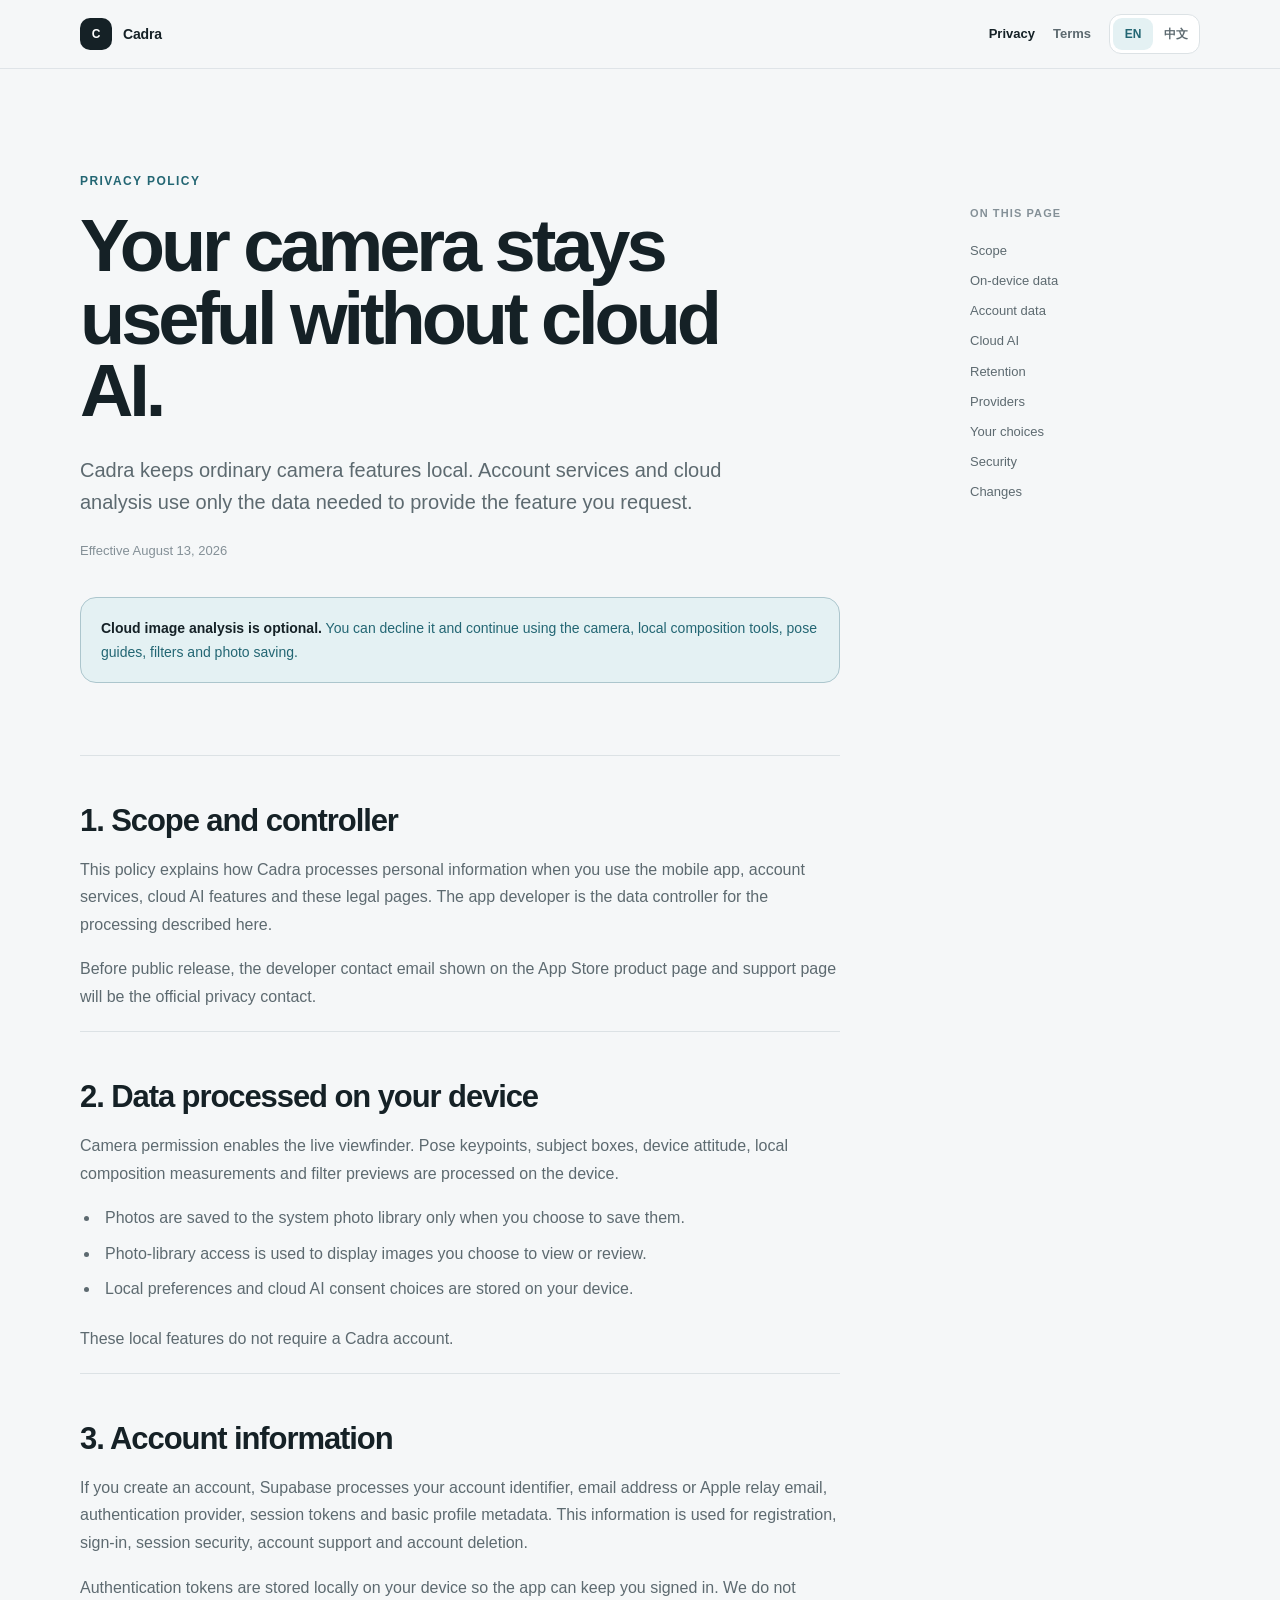
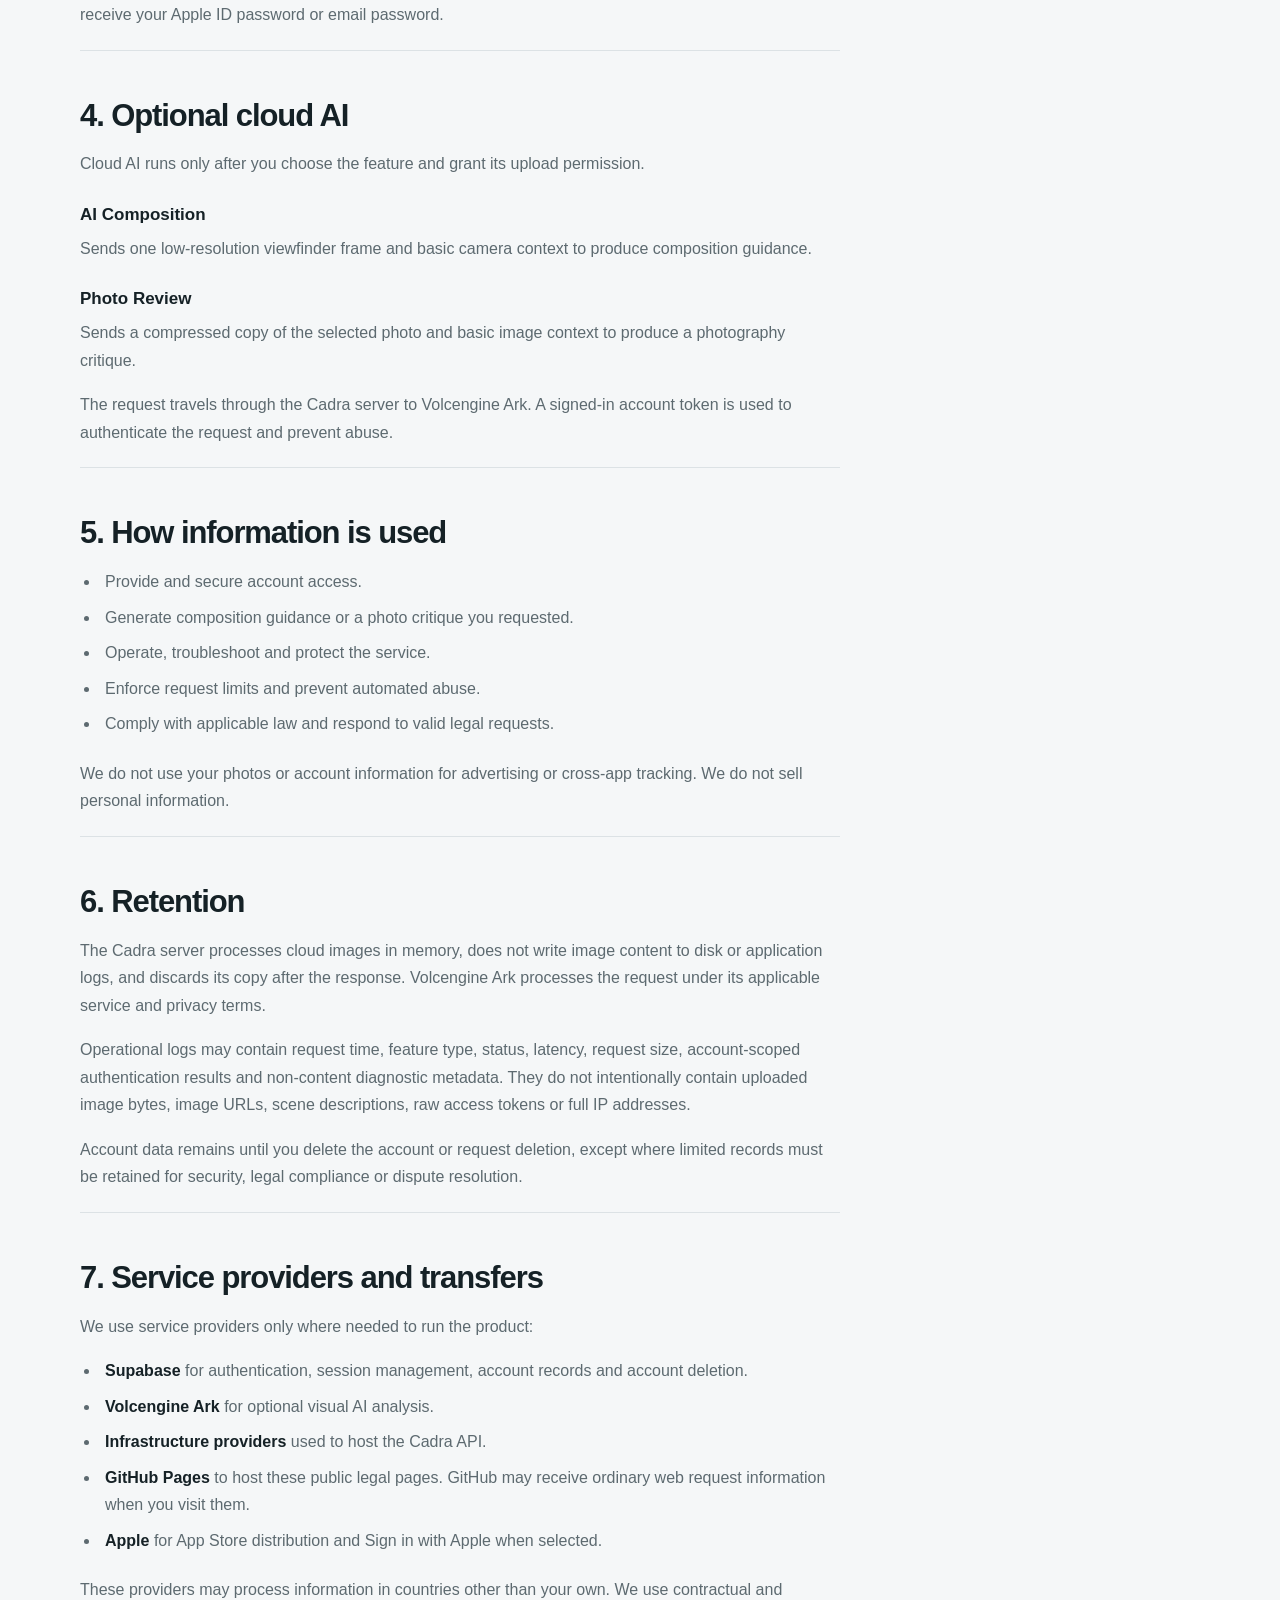
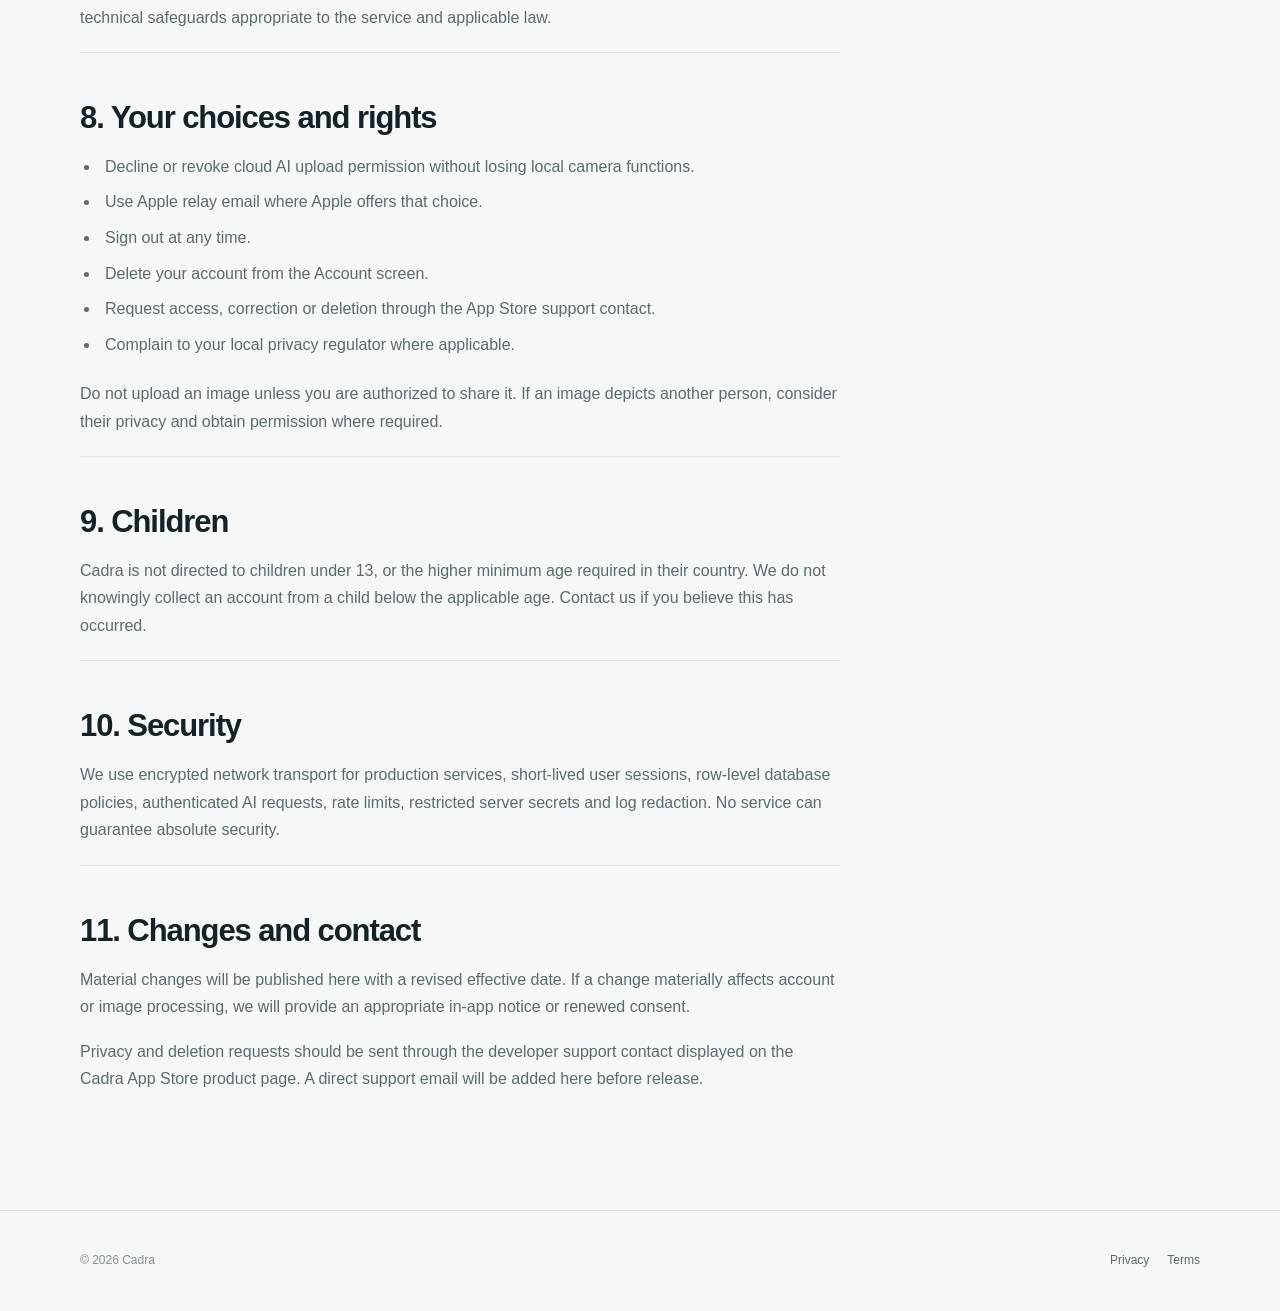
==== privacy/index.html @ 1db7e967 "Add files via upload" ====
<!doctype html>
<html lang="en">
<head>
  <meta charset="utf-8">
  <meta name="viewport" content="width=device-width, initial-scale=1">
  <meta name="description" content="Privacy Policy for Cadra.">
  <title>Privacy Policy | Cadra</title>
  <link rel="stylesheet" href="../assets/legal.css">
</head>
<body>
  <header class="site-header">
    <nav class="nav" aria-label="Primary navigation">
      <a class="brand" href="../"><span class="brand-mark" aria-hidden="true">C</span><span class="brand-text">Cadra</span></a>
      <div class="nav-actions"><a class="nav-link" aria-current="page" href="./">Privacy</a><a class="nav-link" href="../terms/">Terms</a><div class="language-switch" aria-label="Language"><button type="button" data-language-button="en">EN</button><button type="button" data-language-button="zh">中文</button></div></div>
    </nav>
  </header>
  <div class="shell">
    <main class="document">
      <article data-lang="en">
        <header class="hero"><p class="eyebrow">Privacy Policy</p><h1>Your camera stays useful without cloud AI.</h1><p class="lede">Cadra keeps ordinary camera features local. Account services and cloud analysis use only the data needed to provide the feature you request.</p><p class="effective">Effective August 13, 2026</p><div class="notice"><strong>Cloud image analysis is optional.</strong> You can decline it and continue using the camera, local composition tools, pose guides, filters and photo saving.</div></header>
        <section class="legal-section" id="scope"><h2>1. Scope and controller</h2><p>This policy explains how Cadra processes personal information when you use the mobile app, account services, cloud AI features and these legal pages. The app developer is the data controller for the processing described here.</p><p>Before public release, the developer contact email shown on the App Store product page and support page will be the official privacy contact.</p></section>
        <section class="legal-section" id="local"><h2>2. Data processed on your device</h2><p>Camera permission enables the live viewfinder. Pose keypoints, subject boxes, device attitude, local composition measurements and filter previews are processed on the device.</p><ul><li>Photos are saved to the system photo library only when you choose to save them.</li><li>Photo-library access is used to display images you choose to view or review.</li><li>Local preferences and cloud AI consent choices are stored on your device.</li></ul><p>These local features do not require a Cadra account.</p></section>
        <section class="legal-section" id="account"><h2>3. Account information</h2><p>If you create an account, Supabase processes your account identifier, email address or Apple relay email, authentication provider, session tokens and basic profile metadata. This information is used for registration, sign-in, session security, account support and account deletion.</p><p>Authentication tokens are stored locally on your device so the app can keep you signed in. We do not receive your Apple ID password or email password.</p></section>
        <section class="legal-section" id="ai"><h2>4. Optional cloud AI</h2><p>Cloud AI runs only after you choose the feature and grant its upload permission.</p><h3>AI Composition</h3><p>Sends one low-resolution viewfinder frame and basic camera context to produce composition guidance.</p><h3>Photo Review</h3><p>Sends a compressed copy of the selected photo and basic image context to produce a photography critique.</p><p>The request travels through the Cadra server to Volcengine Ark. A signed-in account token is used to authenticate the request and prevent abuse.</p></section>
        <section class="legal-section" id="use"><h2>5. How information is used</h2><ul><li>Provide and secure account access.</li><li>Generate composition guidance or a photo critique you requested.</li><li>Operate, troubleshoot and protect the service.</li><li>Enforce request limits and prevent automated abuse.</li><li>Comply with applicable law and respond to valid legal requests.</li></ul><p>We do not use your photos or account information for advertising or cross-app tracking. We do not sell personal information.</p></section>
        <section class="legal-section" id="retention"><h2>6. Retention</h2><p>The Cadra server processes cloud images in memory, does not write image content to disk or application logs, and discards its copy after the response. Volcengine Ark processes the request under its applicable service and privacy terms.</p><p>Operational logs may contain request time, feature type, status, latency, request size, account-scoped authentication results and non-content diagnostic metadata. They do not intentionally contain uploaded image bytes, image URLs, scene descriptions, raw access tokens or full IP addresses.</p><p>Account data remains until you delete the account or request deletion, except where limited records must be retained for security, legal compliance or dispute resolution.</p></section>
        <section class="legal-section" id="providers"><h2>7. Service providers and transfers</h2><p>We use service providers only where needed to run the product:</p><ul><li><strong>Supabase</strong> for authentication, session management, account records and account deletion.</li><li><strong>Volcengine Ark</strong> for optional visual AI analysis.</li><li><strong>Infrastructure providers</strong> used to host the Cadra API.</li><li><strong>GitHub Pages</strong> to host these public legal pages. GitHub may receive ordinary web request information when you visit them.</li><li><strong>Apple</strong> for App Store distribution and Sign in with Apple when selected.</li></ul><p>These providers may process information in countries other than your own. We use contractual and technical safeguards appropriate to the service and applicable law.</p></section>
        <section class="legal-section" id="choices"><h2>8. Your choices and rights</h2><ul><li>Decline or revoke cloud AI upload permission without losing local camera functions.</li><li>Use Apple relay email where Apple offers that choice.</li><li>Sign out at any time.</li><li>Delete your account from the Account screen.</li><li>Request access, correction or deletion through the App Store support contact.</li><li>Complain to your local privacy regulator where applicable.</li></ul><p>Do not upload an image unless you are authorized to share it. If an image depicts another person, consider their privacy and obtain permission where required.</p></section>
        <section class="legal-section" id="children"><h2>9. Children</h2><p>Cadra is not directed to children under 13, or the higher minimum age required in their country. We do not knowingly collect an account from a child below the applicable age. Contact us if you believe this has occurred.</p></section>
        <section class="legal-section" id="security"><h2>10. Security</h2><p>We use encrypted network transport for production services, short-lived user sessions, row-level database policies, authenticated AI requests, rate limits, restricted server secrets and log redaction. No service can guarantee absolute security.</p></section>
        <section class="legal-section" id="changes"><h2>11. Changes and contact</h2><p>Material changes will be published here with a revised effective date. If a change materially affects account or image processing, we will provide an appropriate in-app notice or renewed consent.</p><p>Privacy and deletion requests should be sent through the developer support contact displayed on the Cadra App Store product page. A direct support email will be added here before release.</p></section>
      </article>

      <article data-lang="zh" hidden>
        <header class="hero"><p class="eyebrow">隐私政策</p><h1>不使用云端 AI，相机依然完整可用。</h1><p class="lede">Cadra 将普通相机功能保留在设备端。账号服务和云端分析只处理提供你所请求功能所必需的数据。</p><p class="effective">生效日期：2026 年 8 月 13 日</p><div class="notice"><strong>云端图像分析完全可选。</strong>你可以拒绝，并继续使用相机、本地构图、姿势引导、滤镜和照片保存。</div></header>
        <section class="legal-section"><h2>1. 适用范围与数据控制者</h2><p>本政策说明你使用 Cadra 移动应用、账号服务、云端 AI 功能及本法律信息网站时，我们如何处理个人信息。应用开发者是本政策所述处理活动的数据控制者。</p><p>正式上线前，App Store 产品页及支持页面显示的开发者联系邮箱将作为正式隐私联系渠道。</p></section>
        <section class="legal-section"><h2>2. 在设备端处理的数据</h2><p>相机权限用于实时取景。姿势关键点、主体框、设备姿态、本地构图指标和滤镜预览均在设备端处理。</p><ul><li>只有你主动保存时，照片才会写入系统图库。</li><li>照片图库权限仅用于显示你选择查看或点评的图片。</li><li>本地偏好和云端 AI 授权选择保存在设备上。</li></ul><p>这些本地功能不要求注册 Cadra 账号。</p></section>
        <section class="legal-section"><h2>3. 账号信息</h2><p>如果你创建账号，Supabase 会处理账号标识符、邮箱或 Apple 隐藏邮箱、登录方式、会话令牌及基础资料元数据。这些信息用于注册、登录、会话安全、账号支持和账号删除。</p><p>身份验证令牌会保存在你的设备上，以维持登录状态。我们不会收到你的 Apple ID 密码或邮箱密码。</p></section>
        <section class="legal-section"><h2>4. 可选的云端 AI</h2><p>只有你主动选择功能并同意上传后，云端 AI 才会运行。</p><h3>AI 构图</h3><p>发送一张低分辨率取景帧和少量拍摄上下文，用于生成构图建议。</p><h3>照片点评</h3><p>发送所选照片的压缩副本和少量图像上下文，用于生成摄影点评。</p><p>请求会经过 Cadra 服务器并发送至火山引擎方舟。服务器使用已登录账号的令牌验证请求并防止滥用。</p></section>
        <section class="legal-section"><h2>5. 信息用途</h2><ul><li>提供并保护账号访问。</li><li>生成你主动请求的构图建议或照片点评。</li><li>运行、排查并保护服务。</li><li>执行请求限制并防止自动化滥用。</li><li>遵守适用法律及响应有效法律要求。</li></ul><p>我们不会将照片或账号信息用于广告或跨应用跟踪，也不会出售个人信息。</p></section>
        <section class="legal-section"><h2>6. 保存期限</h2><p>Cadra 服务器仅在内存中处理云端图像，不把图像内容写入磁盘或应用日志，并在响应完成后丢弃副本。火山引擎方舟依据其适用服务及隐私条款处理请求。</p><p>运行日志可能包含请求时间、功能类型、状态、耗时、请求体积、账号范围的身份验证结果和非内容诊断元数据。日志不会故意记录上传图像字节、图像地址、场景描述、原始访问令牌或完整 IP 地址。</p><p>账号数据会保留至你删除账号或提出删除请求，但为安全、法律合规或争议处理而必须保存的有限记录除外。</p></section>
        <section class="legal-section"><h2>7. 服务提供商与跨境处理</h2><ul><li><strong>Supabase</strong>：身份验证、会话、账号记录及账号删除。</li><li><strong>火山引擎方舟</strong>：可选的视觉 AI 分析。</li><li><strong>基础设施提供商</strong>：托管 Cadra API。</li><li><strong>GitHub Pages</strong>：托管公开法律页面，访问页面时 GitHub 可能收到普通网络请求信息。</li><li><strong>Apple</strong>：App Store 分发及你选择的 Apple 登录。</li></ul><p>上述提供商可能在你所在国家或地区以外处理数据。我们会根据服务性质和适用法律采取相应合同及技术保障。</p></section>
        <section class="legal-section"><h2>8. 你的选择与权利</h2><ul><li>拒绝或撤回云端 AI 上传授权，不影响本地相机功能。</li><li>在 Apple 提供该选项时使用隐藏邮箱。</li><li>随时退出登录。</li><li>在账号页面删除账号。</li><li>通过 App Store 支持联系方式提出访问、更正或删除请求。</li><li>在适用情况下向当地隐私监管机构投诉。</li></ul><p>请勿上传你无权分享的图像。图像如包含他人，请尊重其隐私，并在法律要求时取得许可。</p></section>
        <section class="legal-section"><h2>9. 儿童</h2><p>Cadra 不面向 13 岁以下儿童，或其所在地区法律规定的更高最低年龄。我们不会故意收集低于适用年龄儿童的账号。如你认为发生了这种情况，请联系我们。</p></section>
        <section class="legal-section"><h2>10. 安全</h2><p>我们为正式服务使用加密网络传输、短期用户会话、数据库行级安全策略、已认证 AI 请求、频率限制、受限服务器密钥和日志脱敏。但任何服务都无法保证绝对安全。</p></section>
        <section class="legal-section"><h2>11. 政策更新与联系</h2><p>重大变更会在此发布并更新生效日期。如果变更会显著影响账号或图像处理，我们将提供适当的应用内提示或重新征求授权。</p><p>隐私及删除请求请通过 Cadra App Store 产品页显示的开发者支持方式提出。正式上线前，本页会补充直接支持邮箱。</p></section>
      </article>
    </main>
    <aside class="toc" data-lang="en" aria-label="On this page"><p class="toc-title">On this page</p><a href="#scope">Scope</a><a href="#local">On-device data</a><a href="#account">Account data</a><a href="#ai">Cloud AI</a><a href="#retention">Retention</a><a href="#providers">Providers</a><a href="#choices">Your choices</a><a href="#security">Security</a><a href="#changes">Changes</a></aside>
  </div>
  <footer class="site-footer"><div class="footer-inner"><span>© 2026 Cadra</span><div class="footer-links"><a href="./">Privacy</a><a href="../terms/">Terms</a></div></div></footer>
  <script src="../assets/legal.js"></script>
</body>
</html>
---- assets/legal.css ----
:root {
  color-scheme: light dark;
  --page: #f5f7f8;
  --surface: #ffffff;
  --ink: #152126;
  --muted: #5d6a70;
  --quiet: #849097;
  --line: #dce2e5;
  --accent: #327f8e;
  --accent-strong: #236673;
  --accent-soft: #e4f1f3;
  --focus: #0f6f82;
  --radius: 16px;
}

* { box-sizing: border-box; }

html { scroll-behavior: smooth; }

body {
  margin: 0;
  min-width: 320px;
  min-height: 100dvh;
  background: var(--page);
  color: var(--ink);
  font-family: ui-sans-serif, -apple-system, BlinkMacSystemFont, "Segoe UI", "Noto Sans", "Noto Sans SC", sans-serif;
  font-size: 16px;
  line-height: 1.72;
  text-rendering: optimizeLegibility;
}

a { color: var(--accent-strong); text-underline-offset: 3px; }
a:hover { text-decoration-thickness: 2px; }
a:focus-visible, button:focus-visible { outline: 3px solid var(--focus); outline-offset: 3px; }

.site-header {
  position: sticky;
  top: 0;
  z-index: 10;
  border-bottom: 1px solid color-mix(in srgb, var(--line) 84%, transparent);
  background: color-mix(in srgb, var(--page) 92%, transparent);
  backdrop-filter: blur(16px);
  -webkit-backdrop-filter: blur(16px);
}

.nav {
  width: min(1120px, calc(100% - 40px));
  min-height: 68px;
  margin: 0 auto;
  display: flex;
  align-items: center;
  justify-content: space-between;
  gap: 24px;
}

.brand {
  display: inline-flex;
  align-items: center;
  gap: 11px;
  color: var(--ink);
  text-decoration: none;
  font-size: 14px;
  font-weight: 760;
  letter-spacing: -0.01em;
}

.brand-mark {
  width: 32px;
  height: 32px;
  border-radius: 10px;
  display: grid;
  place-items: center;
  background: var(--ink);
  color: var(--surface);
  font-size: 12px;
  letter-spacing: -0.03em;
}

.nav-actions { display: flex; align-items: center; gap: 18px; }
.nav-link { color: var(--muted); text-decoration: none; font-size: 13px; font-weight: 650; }
.nav-link[aria-current="page"] { color: var(--ink); }

.language-switch {
  display: flex;
  align-items: center;
  gap: 3px;
  padding: 3px;
  border: 1px solid var(--line);
  border-radius: 12px;
  background: var(--surface);
}

.language-switch button {
  min-width: 40px;
  min-height: 32px;
  border: 0;
  border-radius: 9px;
  background: transparent;
  color: var(--muted);
  font: inherit;
  font-size: 12px;
  font-weight: 720;
  cursor: pointer;
}

.language-switch button[aria-pressed="true"] { background: var(--accent-soft); color: var(--accent-strong); }
.language-switch button:active { transform: translateY(1px); }

.shell {
  width: min(1120px, calc(100% - 40px));
  margin: 0 auto;
  display: grid;
  grid-template-columns: minmax(0, 1fr) 230px;
  gap: clamp(48px, 7vw, 96px);
  align-items: start;
}

.document { min-width: 0; padding: clamp(58px, 8vw, 108px) 0 96px; }
.hero { max-width: 760px; padding-bottom: clamp(44px, 6vw, 72px); border-bottom: 1px solid var(--line); }
.eyebrow { margin: 0 0 18px; color: var(--accent-strong); font-size: 12px; font-weight: 800; letter-spacing: 0.12em; text-transform: uppercase; }
h1 { max-width: 720px; margin: 0; font-size: clamp(42px, 7vw, 74px); line-height: 0.98; letter-spacing: -0.055em; font-weight: 780; }
.lede { max-width: 650px; margin: 26px 0 0; color: var(--muted); font-size: clamp(17px, 2.2vw, 20px); line-height: 1.62; }
.effective { margin: 22px 0 0; color: var(--quiet); font-size: 13px; }

.notice {
  margin: 34px 0 0;
  padding: 18px 20px;
  border: 1px solid color-mix(in srgb, var(--accent) 28%, var(--line));
  border-radius: var(--radius);
  background: var(--accent-soft);
  color: var(--accent-strong);
  font-size: 14px;
}

.legal-section { max-width: 760px; padding: 46px 0 4px; }
.legal-section + .legal-section { border-top: 1px solid var(--line); }
h2 { margin: 0 0 16px; color: var(--ink); font-size: clamp(24px, 3vw, 31px); line-height: 1.22; letter-spacing: -0.035em; }
h3 { margin: 26px 0 8px; font-size: 17px; line-height: 1.35; }
p { margin: 0 0 17px; color: var(--muted); }
ul { margin: 13px 0 22px; padding-left: 1.25em; color: var(--muted); }
li { margin: 8px 0; padding-left: 5px; }
strong { color: var(--ink); font-weight: 720; }

.toc { position: sticky; top: 100px; padding-top: 104px; }
.toc-title { margin: 0 0 13px; color: var(--quiet); font-size: 11px; font-weight: 800; letter-spacing: 0.1em; text-transform: uppercase; }
.toc a { display: block; padding: 6px 0; color: var(--muted); text-decoration: none; font-size: 13px; line-height: 1.4; }
.toc a:hover { color: var(--accent-strong); }

.site-footer { border-top: 1px solid var(--line); }
.footer-inner { width: min(1120px, calc(100% - 40px)); min-height: 100px; margin: 0 auto; display: flex; align-items: center; justify-content: space-between; gap: 24px; color: var(--quiet); font-size: 12px; }
.footer-links { display: flex; gap: 18px; }
.footer-links a { color: var(--muted); text-decoration: none; }

.hub { width: min(920px, calc(100% - 40px)); margin: 0 auto; padding: clamp(74px, 12vw, 140px) 0 96px; }
.hub h1 { max-width: 800px; }
.hub-list { margin-top: 64px; border-top: 1px solid var(--line); }
.hub-item { display: grid; grid-template-columns: 1fr auto; gap: 24px; align-items: center; padding: 28px 0; border-bottom: 1px solid var(--line); color: var(--ink); text-decoration: none; }
.hub-item h2 { margin: 0 0 4px; font-size: 21px; }
.hub-item p { margin: 0; font-size: 14px; }
.hub-arrow { color: var(--accent-strong); font-size: 22px; transition: transform 160ms ease; }
.hub-item:hover .hub-arrow { transform: translateX(4px); }

[hidden] { display: none !important; }

@media (max-width: 820px) {
  .nav { width: min(100% - 28px, 720px); }
  .nav-link { display: none; }
  .shell { width: min(100% - 36px, 720px); display: block; }
  .toc { display: none; }
  .document { padding-top: 58px; }
  .footer-inner { width: min(100% - 36px, 720px); padding: 25px 0; align-items: flex-start; flex-direction: column; justify-content: center; }
  .hub { width: min(100% - 36px, 720px); }
}

@media (max-width: 480px) {
  .brand-text { display: none; }
  .nav-actions { gap: 10px; }
  h1 { font-size: 42px; }
  .legal-section { padding-top: 36px; }
  .hub-item { grid-template-columns: 1fr 24px; }
}

@media (prefers-color-scheme: dark) {
  :root {
    --page: #0d1113;
    --surface: #171d20;
    --ink: #edf3f5;
    --muted: #aab6bb;
    --quiet: #7f8d93;
    --line: #293236;
    --accent: #63b6c6;
    --accent-strong: #8ad0dd;
    --accent-soft: #15292e;
    --focus: #8ad0dd;
  }
}

@media (prefers-reduced-motion: reduce) {
  html { scroll-behavior: auto; }
  *, *::before, *::after { transition-duration: 0.01ms !important; }
}

@media (prefers-reduced-transparency: reduce) {
  .site-header { background: var(--page); backdrop-filter: none; -webkit-backdrop-filter: none; }
}
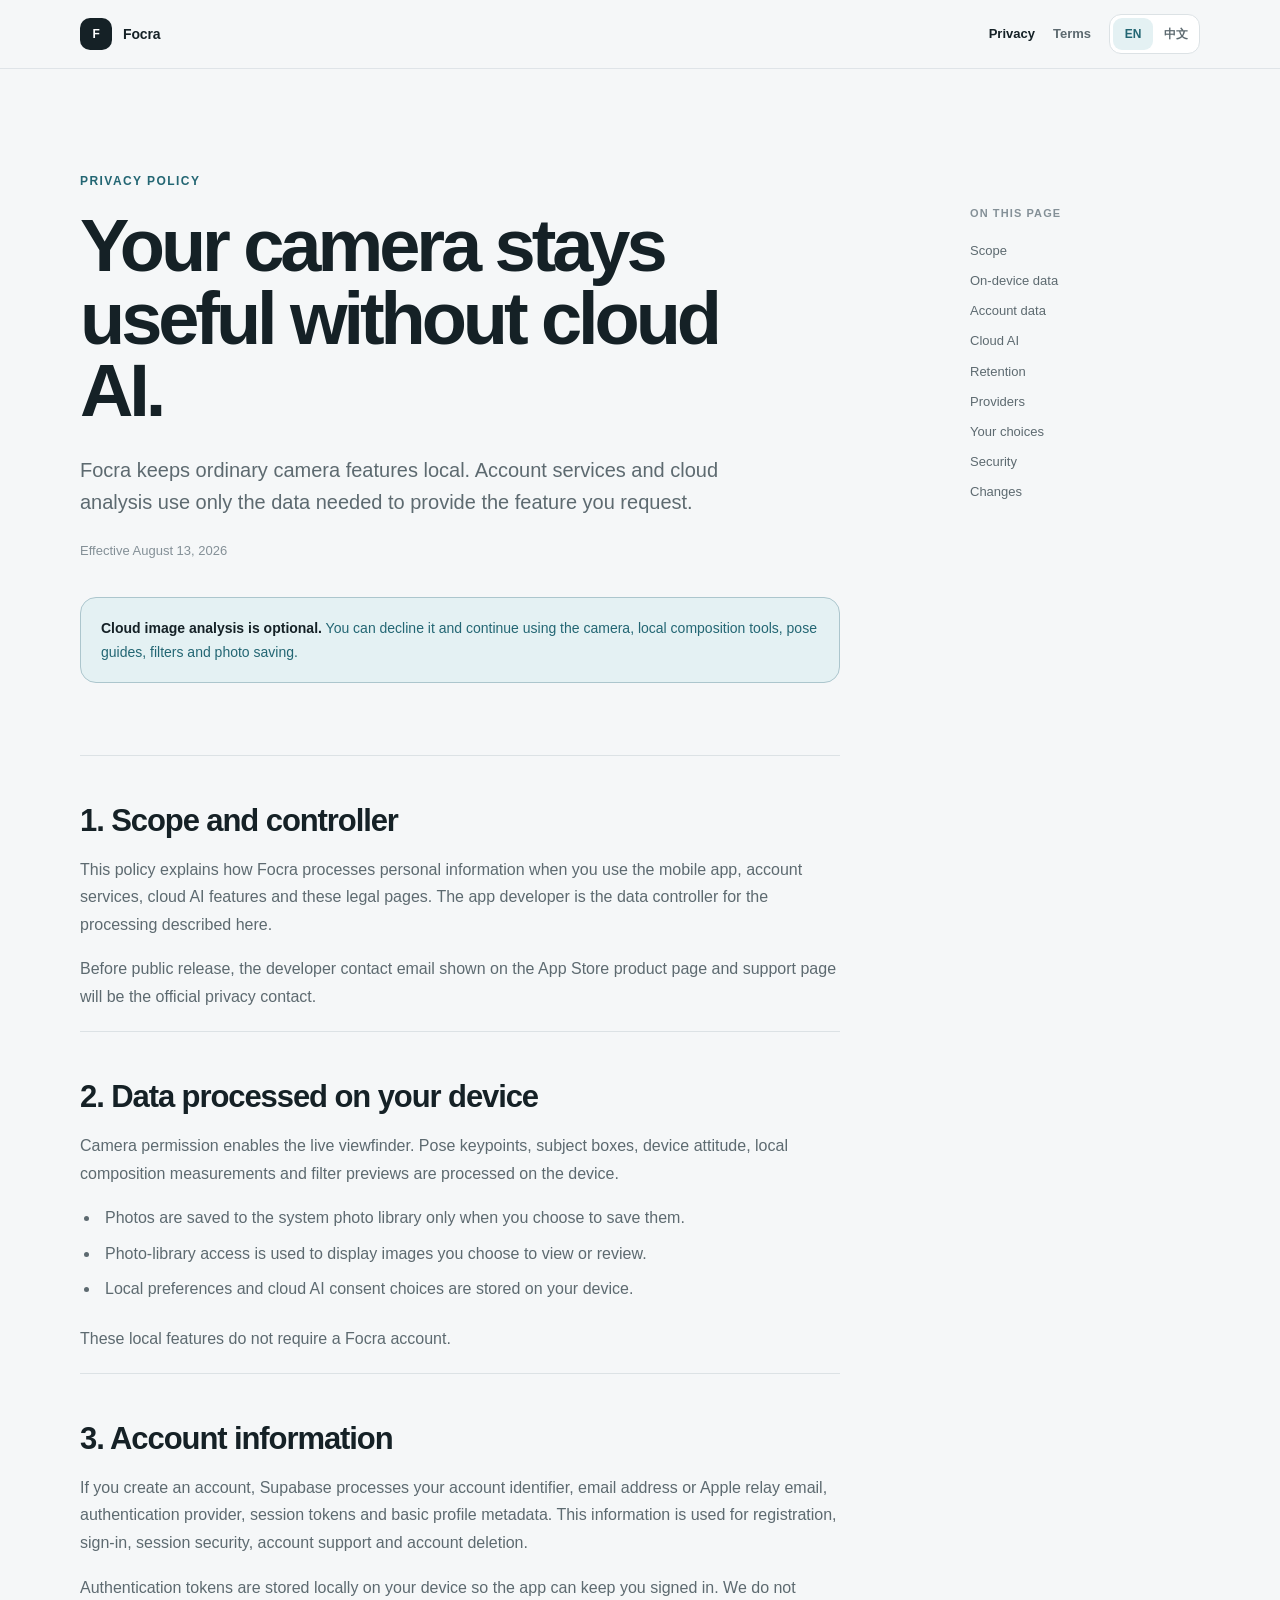
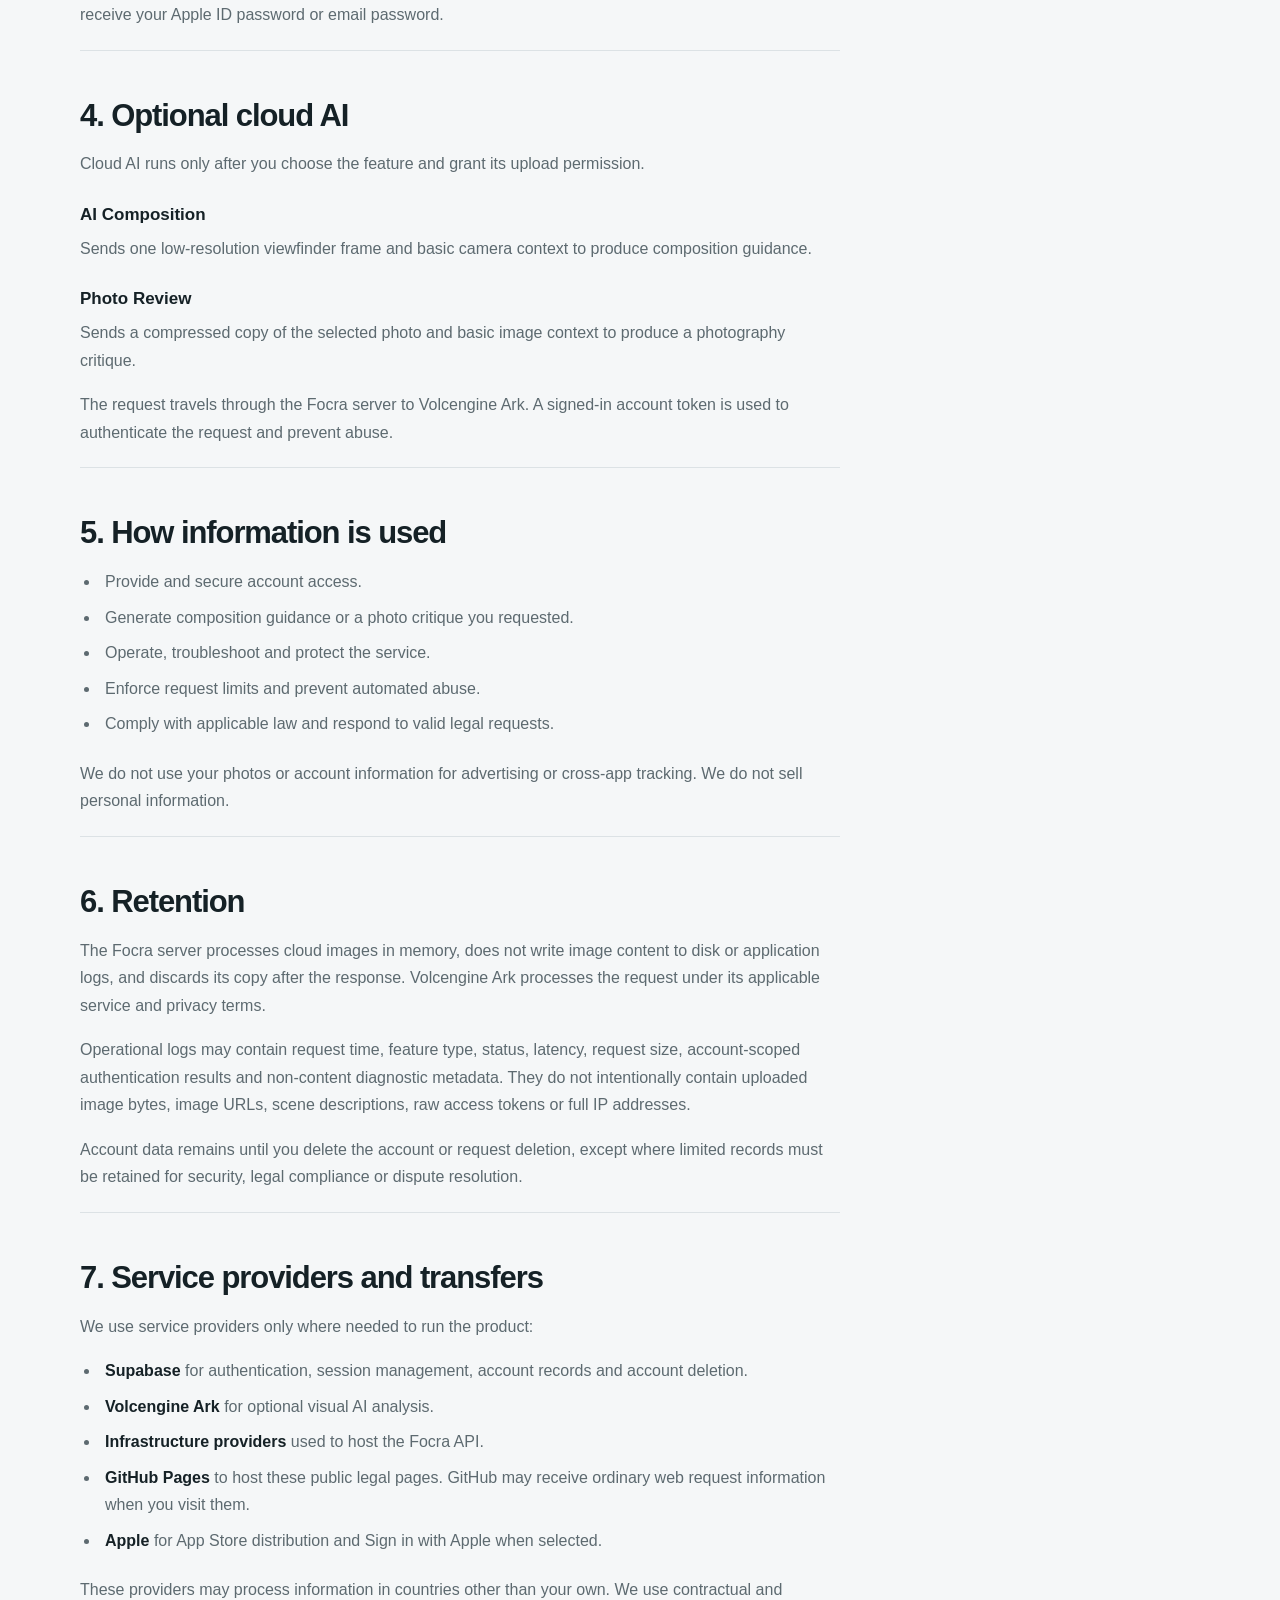
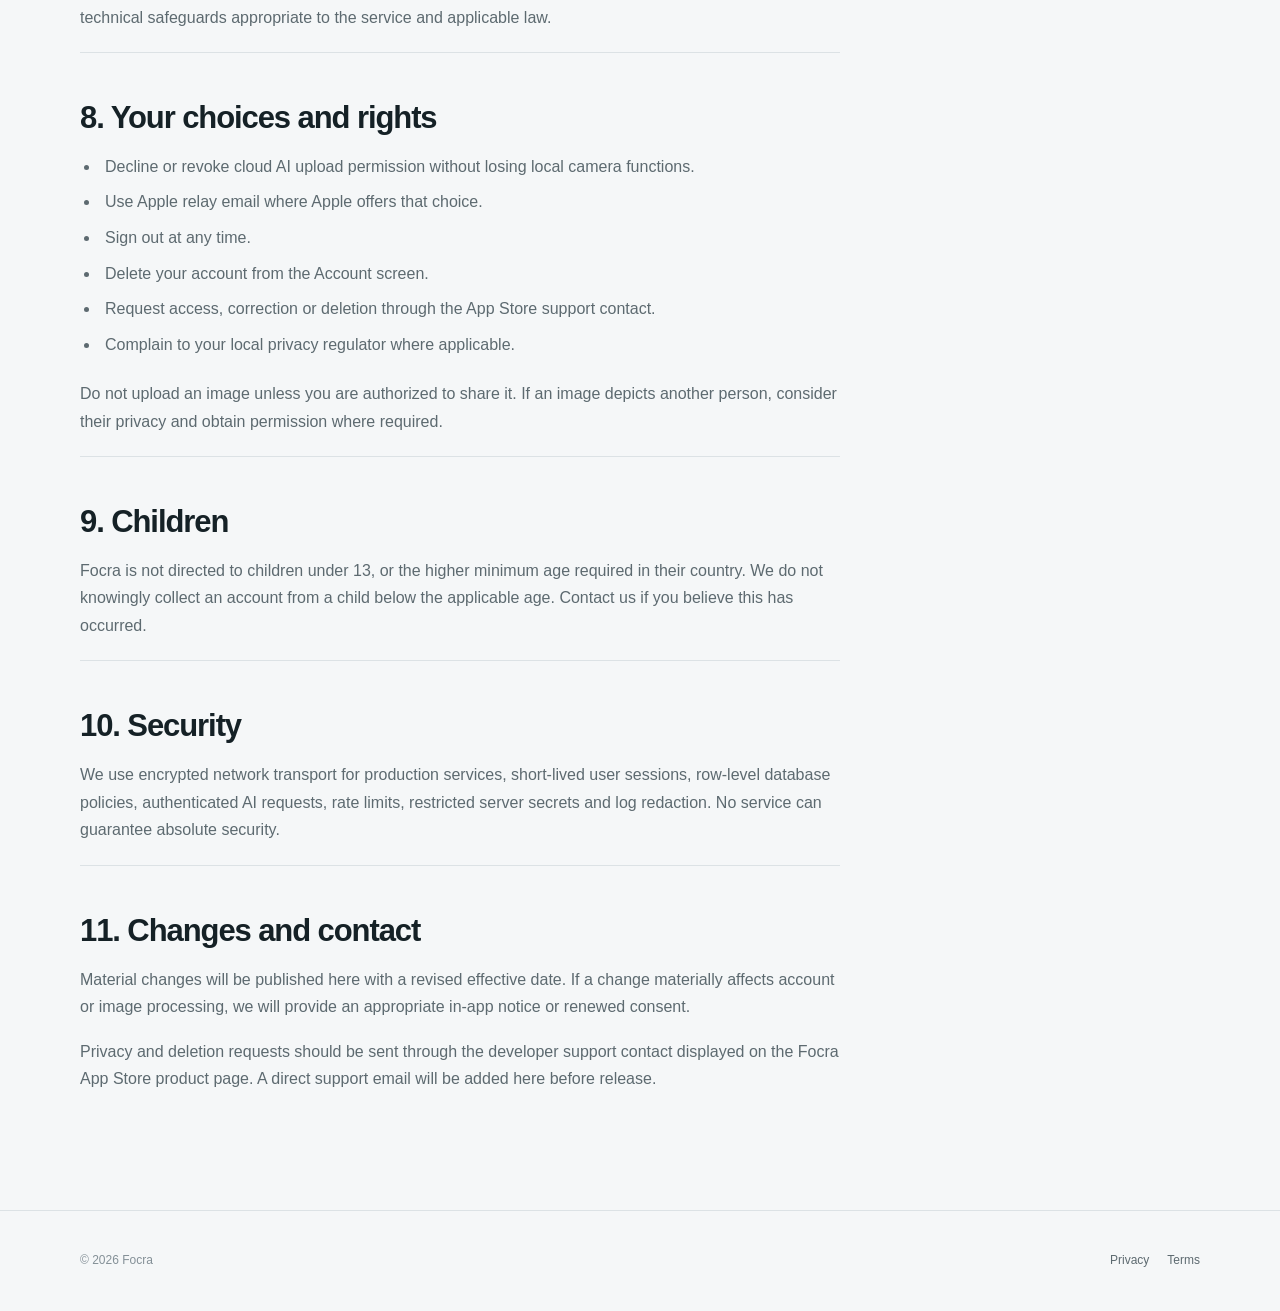
==== commit d3d17b57: "Rebrand legal site to Focra" ====
--- a/privacy/index.html
+++ b/privacy/index.html
@@ -3,52 +3,52 @@
 <head>
   <meta charset="utf-8">
   <meta name="viewport" content="width=device-width, initial-scale=1">
-  <meta name="description" content="Privacy Policy for Cadra.">
-  <title>Privacy Policy | Cadra</title>
+  <meta name="description" content="Privacy Policy for Focra.">
+  <title>Privacy Policy | Focra</title>
   <link rel="stylesheet" href="../assets/legal.css">
 </head>
 <body>
   <header class="site-header">
     <nav class="nav" aria-label="Primary navigation">
-      <a class="brand" href="../"><span class="brand-mark" aria-hidden="true">C</span><span class="brand-text">Cadra</span></a>
+      <a class="brand" href="../"><span class="brand-mark" aria-hidden="true">F</span><span class="brand-text">Focra</span></a>
       <div class="nav-actions"><a class="nav-link" aria-current="page" href="./">Privacy</a><a class="nav-link" href="../terms/">Terms</a><div class="language-switch" aria-label="Language"><button type="button" data-language-button="en">EN</button><button type="button" data-language-button="zh">中文</button></div></div>
     </nav>
   </header>
   <div class="shell">
     <main class="document">
       <article data-lang="en">
-        <header class="hero"><p class="eyebrow">Privacy Policy</p><h1>Your camera stays useful without cloud AI.</h1><p class="lede">Cadra keeps ordinary camera features local. Account services and cloud analysis use only the data needed to provide the feature you request.</p><p class="effective">Effective August 13, 2026</p><div class="notice"><strong>Cloud image analysis is optional.</strong> You can decline it and continue using the camera, local composition tools, pose guides, filters and photo saving.</div></header>
-        <section class="legal-section" id="scope"><h2>1. Scope and controller</h2><p>This policy explains how Cadra processes personal information when you use the mobile app, account services, cloud AI features and these legal pages. The app developer is the data controller for the processing described here.</p><p>Before public release, the developer contact email shown on the App Store product page and support page will be the official privacy contact.</p></section>
-        <section class="legal-section" id="local"><h2>2. Data processed on your device</h2><p>Camera permission enables the live viewfinder. Pose keypoints, subject boxes, device attitude, local composition measurements and filter previews are processed on the device.</p><ul><li>Photos are saved to the system photo library only when you choose to save them.</li><li>Photo-library access is used to display images you choose to view or review.</li><li>Local preferences and cloud AI consent choices are stored on your device.</li></ul><p>These local features do not require a Cadra account.</p></section>
+        <header class="hero"><p class="eyebrow">Privacy Policy</p><h1>Your camera stays useful without cloud AI.</h1><p class="lede">Focra keeps ordinary camera features local. Account services and cloud analysis use only the data needed to provide the feature you request.</p><p class="effective">Effective August 13, 2026</p><div class="notice"><strong>Cloud image analysis is optional.</strong> You can decline it and continue using the camera, local composition tools, pose guides, filters and photo saving.</div></header>
+        <section class="legal-section" id="scope"><h2>1. Scope and controller</h2><p>This policy explains how Focra processes personal information when you use the mobile app, account services, cloud AI features and these legal pages. The app developer is the data controller for the processing described here.</p><p>Before public release, the developer contact email shown on the App Store product page and support page will be the official privacy contact.</p></section>
+        <section class="legal-section" id="local"><h2>2. Data processed on your device</h2><p>Camera permission enables the live viewfinder. Pose keypoints, subject boxes, device attitude, local composition measurements and filter previews are processed on the device.</p><ul><li>Photos are saved to the system photo library only when you choose to save them.</li><li>Photo-library access is used to display images you choose to view or review.</li><li>Local preferences and cloud AI consent choices are stored on your device.</li></ul><p>These local features do not require a Focra account.</p></section>
         <section class="legal-section" id="account"><h2>3. Account information</h2><p>If you create an account, Supabase processes your account identifier, email address or Apple relay email, authentication provider, session tokens and basic profile metadata. This information is used for registration, sign-in, session security, account support and account deletion.</p><p>Authentication tokens are stored locally on your device so the app can keep you signed in. We do not receive your Apple ID password or email password.</p></section>
-        <section class="legal-section" id="ai"><h2>4. Optional cloud AI</h2><p>Cloud AI runs only after you choose the feature and grant its upload permission.</p><h3>AI Composition</h3><p>Sends one low-resolution viewfinder frame and basic camera context to produce composition guidance.</p><h3>Photo Review</h3><p>Sends a compressed copy of the selected photo and basic image context to produce a photography critique.</p><p>The request travels through the Cadra server to Volcengine Ark. A signed-in account token is used to authenticate the request and prevent abuse.</p></section>
+        <section class="legal-section" id="ai"><h2>4. Optional cloud AI</h2><p>Cloud AI runs only after you choose the feature and grant its upload permission.</p><h3>AI Composition</h3><p>Sends one low-resolution viewfinder frame and basic camera context to produce composition guidance.</p><h3>Photo Review</h3><p>Sends a compressed copy of the selected photo and basic image context to produce a photography critique.</p><p>The request travels through the Focra server to Volcengine Ark. A signed-in account token is used to authenticate the request and prevent abuse.</p></section>
         <section class="legal-section" id="use"><h2>5. How information is used</h2><ul><li>Provide and secure account access.</li><li>Generate composition guidance or a photo critique you requested.</li><li>Operate, troubleshoot and protect the service.</li><li>Enforce request limits and prevent automated abuse.</li><li>Comply with applicable law and respond to valid legal requests.</li></ul><p>We do not use your photos or account information for advertising or cross-app tracking. We do not sell personal information.</p></section>
-        <section class="legal-section" id="retention"><h2>6. Retention</h2><p>The Cadra server processes cloud images in memory, does not write image content to disk or application logs, and discards its copy after the response. Volcengine Ark processes the request under its applicable service and privacy terms.</p><p>Operational logs may contain request time, feature type, status, latency, request size, account-scoped authentication results and non-content diagnostic metadata. They do not intentionally contain uploaded image bytes, image URLs, scene descriptions, raw access tokens or full IP addresses.</p><p>Account data remains until you delete the account or request deletion, except where limited records must be retained for security, legal compliance or dispute resolution.</p></section>
-        <section class="legal-section" id="providers"><h2>7. Service providers and transfers</h2><p>We use service providers only where needed to run the product:</p><ul><li><strong>Supabase</strong> for authentication, session management, account records and account deletion.</li><li><strong>Volcengine Ark</strong> for optional visual AI analysis.</li><li><strong>Infrastructure providers</strong> used to host the Cadra API.</li><li><strong>GitHub Pages</strong> to host these public legal pages. GitHub may receive ordinary web request information when you visit them.</li><li><strong>Apple</strong> for App Store distribution and Sign in with Apple when selected.</li></ul><p>These providers may process information in countries other than your own. We use contractual and technical safeguards appropriate to the service and applicable law.</p></section>
+        <section class="legal-section" id="retention"><h2>6. Retention</h2><p>The Focra server processes cloud images in memory, does not write image content to disk or application logs, and discards its copy after the response. Volcengine Ark processes the request under its applicable service and privacy terms.</p><p>Operational logs may contain request time, feature type, status, latency, request size, account-scoped authentication results and non-content diagnostic metadata. They do not intentionally contain uploaded image bytes, image URLs, scene descriptions, raw access tokens or full IP addresses.</p><p>Account data remains until you delete the account or request deletion, except where limited records must be retained for security, legal compliance or dispute resolution.</p></section>
+        <section class="legal-section" id="providers"><h2>7. Service providers and transfers</h2><p>We use service providers only where needed to run the product:</p><ul><li><strong>Supabase</strong> for authentication, session management, account records and account deletion.</li><li><strong>Volcengine Ark</strong> for optional visual AI analysis.</li><li><strong>Infrastructure providers</strong> used to host the Focra API.</li><li><strong>GitHub Pages</strong> to host these public legal pages. GitHub may receive ordinary web request information when you visit them.</li><li><strong>Apple</strong> for App Store distribution and Sign in with Apple when selected.</li></ul><p>These providers may process information in countries other than your own. We use contractual and technical safeguards appropriate to the service and applicable law.</p></section>
         <section class="legal-section" id="choices"><h2>8. Your choices and rights</h2><ul><li>Decline or revoke cloud AI upload permission without losing local camera functions.</li><li>Use Apple relay email where Apple offers that choice.</li><li>Sign out at any time.</li><li>Delete your account from the Account screen.</li><li>Request access, correction or deletion through the App Store support contact.</li><li>Complain to your local privacy regulator where applicable.</li></ul><p>Do not upload an image unless you are authorized to share it. If an image depicts another person, consider their privacy and obtain permission where required.</p></section>
-        <section class="legal-section" id="children"><h2>9. Children</h2><p>Cadra is not directed to children under 13, or the higher minimum age required in their country. We do not knowingly collect an account from a child below the applicable age. Contact us if you believe this has occurred.</p></section>
+        <section class="legal-section" id="children"><h2>9. Children</h2><p>Focra is not directed to children under 13, or the higher minimum age required in their country. We do not knowingly collect an account from a child below the applicable age. Contact us if you believe this has occurred.</p></section>
         <section class="legal-section" id="security"><h2>10. Security</h2><p>We use encrypted network transport for production services, short-lived user sessions, row-level database policies, authenticated AI requests, rate limits, restricted server secrets and log redaction. No service can guarantee absolute security.</p></section>
-        <section class="legal-section" id="changes"><h2>11. Changes and contact</h2><p>Material changes will be published here with a revised effective date. If a change materially affects account or image processing, we will provide an appropriate in-app notice or renewed consent.</p><p>Privacy and deletion requests should be sent through the developer support contact displayed on the Cadra App Store product page. A direct support email will be added here before release.</p></section>
+        <section class="legal-section" id="changes"><h2>11. Changes and contact</h2><p>Material changes will be published here with a revised effective date. If a change materially affects account or image processing, we will provide an appropriate in-app notice or renewed consent.</p><p>Privacy and deletion requests should be sent through the developer support contact displayed on the Focra App Store product page. A direct support email will be added here before release.</p></section>
       </article>
 
       <article data-lang="zh" hidden>
-        <header class="hero"><p class="eyebrow">隐私政策</p><h1>不使用云端 AI，相机依然完整可用。</h1><p class="lede">Cadra 将普通相机功能保留在设备端。账号服务和云端分析只处理提供你所请求功能所必需的数据。</p><p class="effective">生效日期：2026 年 8 月 13 日</p><div class="notice"><strong>云端图像分析完全可选。</strong>你可以拒绝，并继续使用相机、本地构图、姿势引导、滤镜和照片保存。</div></header>
-        <section class="legal-section"><h2>1. 适用范围与数据控制者</h2><p>本政策说明你使用 Cadra 移动应用、账号服务、云端 AI 功能及本法律信息网站时，我们如何处理个人信息。应用开发者是本政策所述处理活动的数据控制者。</p><p>正式上线前，App Store 产品页及支持页面显示的开发者联系邮箱将作为正式隐私联系渠道。</p></section>
-        <section class="legal-section"><h2>2. 在设备端处理的数据</h2><p>相机权限用于实时取景。姿势关键点、主体框、设备姿态、本地构图指标和滤镜预览均在设备端处理。</p><ul><li>只有你主动保存时，照片才会写入系统图库。</li><li>照片图库权限仅用于显示你选择查看或点评的图片。</li><li>本地偏好和云端 AI 授权选择保存在设备上。</li></ul><p>这些本地功能不要求注册 Cadra 账号。</p></section>
+        <header class="hero"><p class="eyebrow">隐私政策</p><h1>不使用云端 AI，相机依然完整可用。</h1><p class="lede">Focra 将普通相机功能保留在设备端。账号服务和云端分析只处理提供你所请求功能所必需的数据。</p><p class="effective">生效日期：2026 年 8 月 13 日</p><div class="notice"><strong>云端图像分析完全可选。</strong>你可以拒绝，并继续使用相机、本地构图、姿势引导、滤镜和照片保存。</div></header>
+        <section class="legal-section"><h2>1. 适用范围与数据控制者</h2><p>本政策说明你使用 Focra 移动应用、账号服务、云端 AI 功能及本法律信息网站时，我们如何处理个人信息。应用开发者是本政策所述处理活动的数据控制者。</p><p>正式上线前，App Store 产品页及支持页面显示的开发者联系邮箱将作为正式隐私联系渠道。</p></section>
+        <section class="legal-section"><h2>2. 在设备端处理的数据</h2><p>相机权限用于实时取景。姿势关键点、主体框、设备姿态、本地构图指标和滤镜预览均在设备端处理。</p><ul><li>只有你主动保存时，照片才会写入系统图库。</li><li>照片图库权限仅用于显示你选择查看或点评的图片。</li><li>本地偏好和云端 AI 授权选择保存在设备上。</li></ul><p>这些本地功能不要求注册 Focra 账号。</p></section>
         <section class="legal-section"><h2>3. 账号信息</h2><p>如果你创建账号，Supabase 会处理账号标识符、邮箱或 Apple 隐藏邮箱、登录方式、会话令牌及基础资料元数据。这些信息用于注册、登录、会话安全、账号支持和账号删除。</p><p>身份验证令牌会保存在你的设备上，以维持登录状态。我们不会收到你的 Apple ID 密码或邮箱密码。</p></section>
-        <section class="legal-section"><h2>4. 可选的云端 AI</h2><p>只有你主动选择功能并同意上传后，云端 AI 才会运行。</p><h3>AI 构图</h3><p>发送一张低分辨率取景帧和少量拍摄上下文，用于生成构图建议。</p><h3>照片点评</h3><p>发送所选照片的压缩副本和少量图像上下文，用于生成摄影点评。</p><p>请求会经过 Cadra 服务器并发送至火山引擎方舟。服务器使用已登录账号的令牌验证请求并防止滥用。</p></section>
+        <section class="legal-section"><h2>4. 可选的云端 AI</h2><p>只有你主动选择功能并同意上传后，云端 AI 才会运行。</p><h3>AI 构图</h3><p>发送一张低分辨率取景帧和少量拍摄上下文，用于生成构图建议。</p><h3>照片点评</h3><p>发送所选照片的压缩副本和少量图像上下文，用于生成摄影点评。</p><p>请求会经过 Focra 服务器并发送至火山引擎方舟。服务器使用已登录账号的令牌验证请求并防止滥用。</p></section>
         <section class="legal-section"><h2>5. 信息用途</h2><ul><li>提供并保护账号访问。</li><li>生成你主动请求的构图建议或照片点评。</li><li>运行、排查并保护服务。</li><li>执行请求限制并防止自动化滥用。</li><li>遵守适用法律及响应有效法律要求。</li></ul><p>我们不会将照片或账号信息用于广告或跨应用跟踪，也不会出售个人信息。</p></section>
-        <section class="legal-section"><h2>6. 保存期限</h2><p>Cadra 服务器仅在内存中处理云端图像，不把图像内容写入磁盘或应用日志，并在响应完成后丢弃副本。火山引擎方舟依据其适用服务及隐私条款处理请求。</p><p>运行日志可能包含请求时间、功能类型、状态、耗时、请求体积、账号范围的身份验证结果和非内容诊断元数据。日志不会故意记录上传图像字节、图像地址、场景描述、原始访问令牌或完整 IP 地址。</p><p>账号数据会保留至你删除账号或提出删除请求，但为安全、法律合规或争议处理而必须保存的有限记录除外。</p></section>
-        <section class="legal-section"><h2>7. 服务提供商与跨境处理</h2><ul><li><strong>Supabase</strong>：身份验证、会话、账号记录及账号删除。</li><li><strong>火山引擎方舟</strong>：可选的视觉 AI 分析。</li><li><strong>基础设施提供商</strong>：托管 Cadra API。</li><li><strong>GitHub Pages</strong>：托管公开法律页面，访问页面时 GitHub 可能收到普通网络请求信息。</li><li><strong>Apple</strong>：App Store 分发及你选择的 Apple 登录。</li></ul><p>上述提供商可能在你所在国家或地区以外处理数据。我们会根据服务性质和适用法律采取相应合同及技术保障。</p></section>
+        <section class="legal-section"><h2>6. 保存期限</h2><p>Focra 服务器仅在内存中处理云端图像，不把图像内容写入磁盘或应用日志，并在响应完成后丢弃副本。火山引擎方舟依据其适用服务及隐私条款处理请求。</p><p>运行日志可能包含请求时间、功能类型、状态、耗时、请求体积、账号范围的身份验证结果和非内容诊断元数据。日志不会故意记录上传图像字节、图像地址、场景描述、原始访问令牌或完整 IP 地址。</p><p>账号数据会保留至你删除账号或提出删除请求，但为安全、法律合规或争议处理而必须保存的有限记录除外。</p></section>
+        <section class="legal-section"><h2>7. 服务提供商与跨境处理</h2><ul><li><strong>Supabase</strong>：身份验证、会话、账号记录及账号删除。</li><li><strong>火山引擎方舟</strong>：可选的视觉 AI 分析。</li><li><strong>基础设施提供商</strong>：托管 Focra API。</li><li><strong>GitHub Pages</strong>：托管公开法律页面，访问页面时 GitHub 可能收到普通网络请求信息。</li><li><strong>Apple</strong>：App Store 分发及你选择的 Apple 登录。</li></ul><p>上述提供商可能在你所在国家或地区以外处理数据。我们会根据服务性质和适用法律采取相应合同及技术保障。</p></section>
         <section class="legal-section"><h2>8. 你的选择与权利</h2><ul><li>拒绝或撤回云端 AI 上传授权，不影响本地相机功能。</li><li>在 Apple 提供该选项时使用隐藏邮箱。</li><li>随时退出登录。</li><li>在账号页面删除账号。</li><li>通过 App Store 支持联系方式提出访问、更正或删除请求。</li><li>在适用情况下向当地隐私监管机构投诉。</li></ul><p>请勿上传你无权分享的图像。图像如包含他人，请尊重其隐私，并在法律要求时取得许可。</p></section>
-        <section class="legal-section"><h2>9. 儿童</h2><p>Cadra 不面向 13 岁以下儿童，或其所在地区法律规定的更高最低年龄。我们不会故意收集低于适用年龄儿童的账号。如你认为发生了这种情况，请联系我们。</p></section>
+        <section class="legal-section"><h2>9. 儿童</h2><p>Focra 不面向 13 岁以下儿童，或其所在地区法律规定的更高最低年龄。我们不会故意收集低于适用年龄儿童的账号。如你认为发生了这种情况，请联系我们。</p></section>
         <section class="legal-section"><h2>10. 安全</h2><p>我们为正式服务使用加密网络传输、短期用户会话、数据库行级安全策略、已认证 AI 请求、频率限制、受限服务器密钥和日志脱敏。但任何服务都无法保证绝对安全。</p></section>
-        <section class="legal-section"><h2>11. 政策更新与联系</h2><p>重大变更会在此发布并更新生效日期。如果变更会显著影响账号或图像处理，我们将提供适当的应用内提示或重新征求授权。</p><p>隐私及删除请求请通过 Cadra App Store 产品页显示的开发者支持方式提出。正式上线前，本页会补充直接支持邮箱。</p></section>
+        <section class="legal-section"><h2>11. 政策更新与联系</h2><p>重大变更会在此发布并更新生效日期。如果变更会显著影响账号或图像处理，我们将提供适当的应用内提示或重新征求授权。</p><p>隐私及删除请求请通过 Focra App Store 产品页显示的开发者支持方式提出。正式上线前，本页会补充直接支持邮箱。</p></section>
       </article>
     </main>
     <aside class="toc" data-lang="en" aria-label="On this page"><p class="toc-title">On this page</p><a href="#scope">Scope</a><a href="#local">On-device data</a><a href="#account">Account data</a><a href="#ai">Cloud AI</a><a href="#retention">Retention</a><a href="#providers">Providers</a><a href="#choices">Your choices</a><a href="#security">Security</a><a href="#changes">Changes</a></aside>
   </div>
-  <footer class="site-footer"><div class="footer-inner"><span>© 2026 Cadra</span><div class="footer-links"><a href="./">Privacy</a><a href="../terms/">Terms</a></div></div></footer>
+  <footer class="site-footer"><div class="footer-inner"><span>© 2026 Focra</span><div class="footer-links"><a href="./">Privacy</a><a href="../terms/">Terms</a></div></div></footer>
   <script src="../assets/legal.js"></script>
 </body>
 </html>
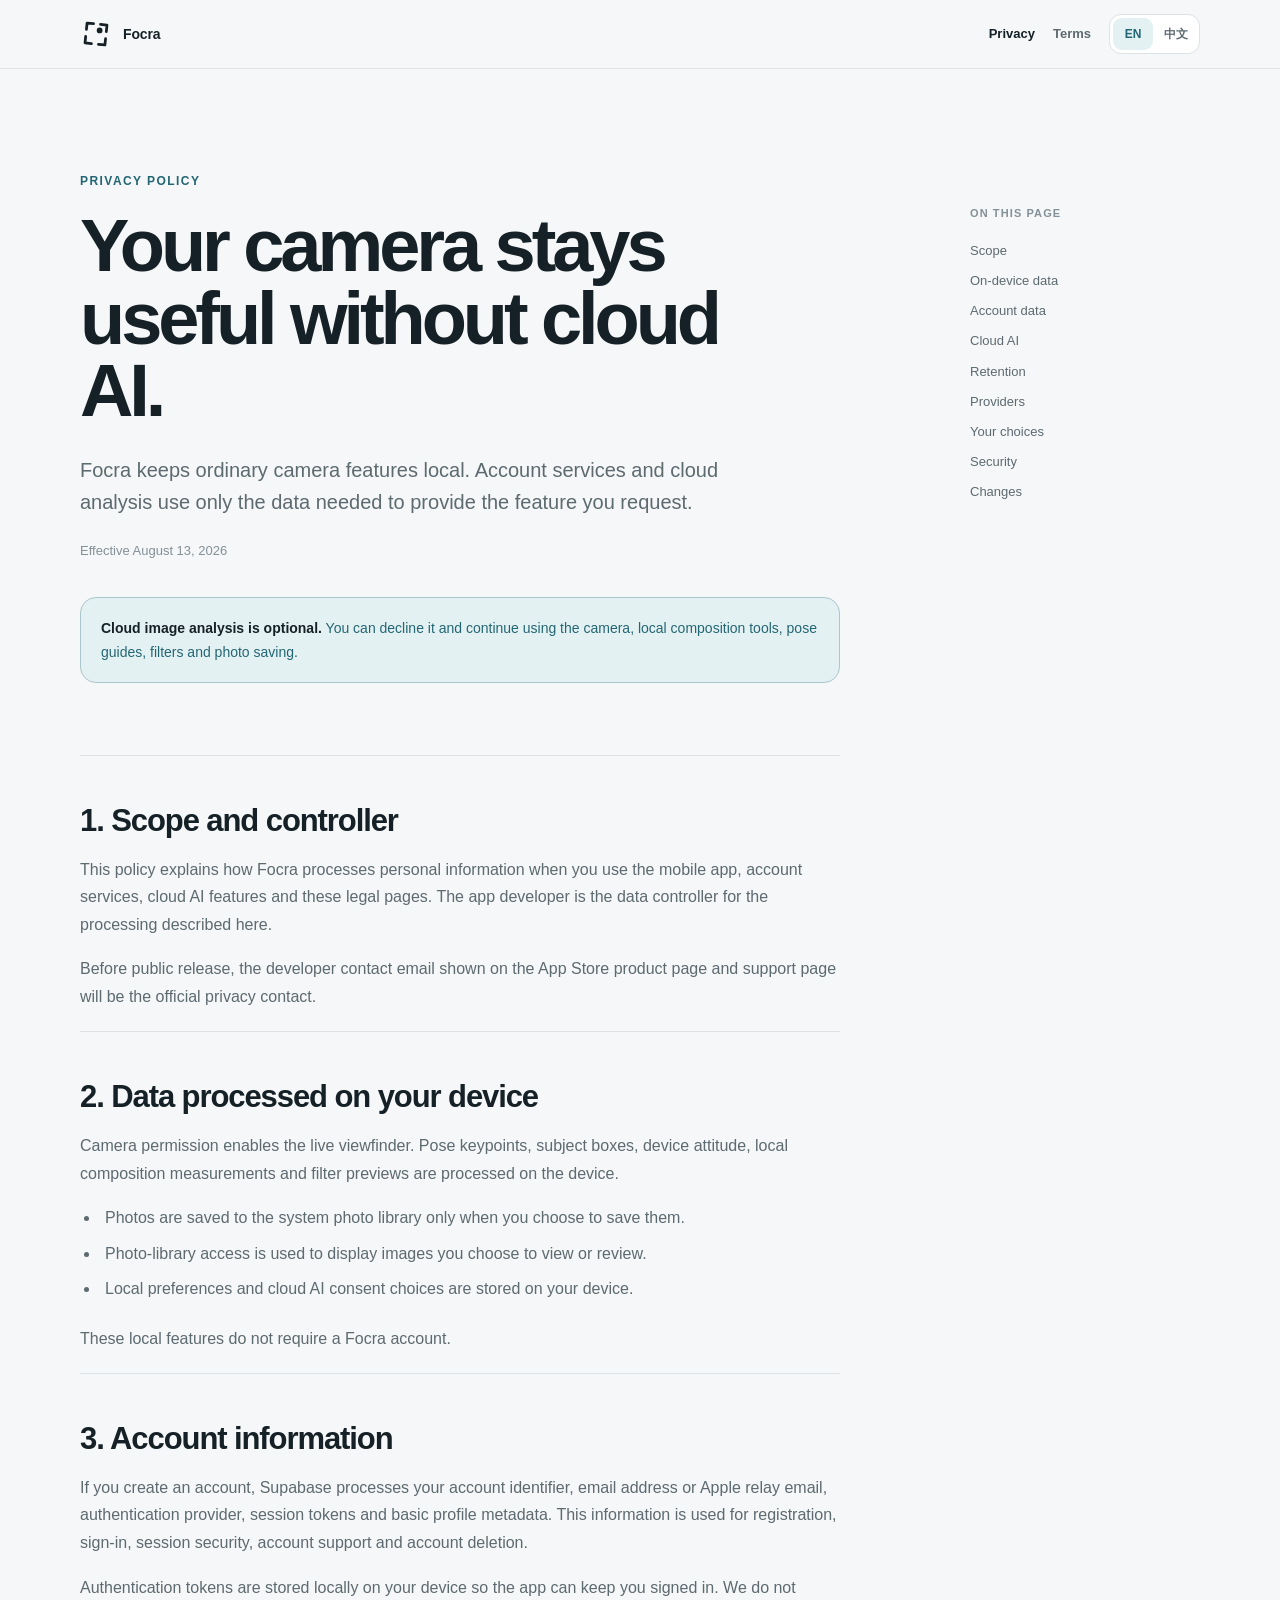
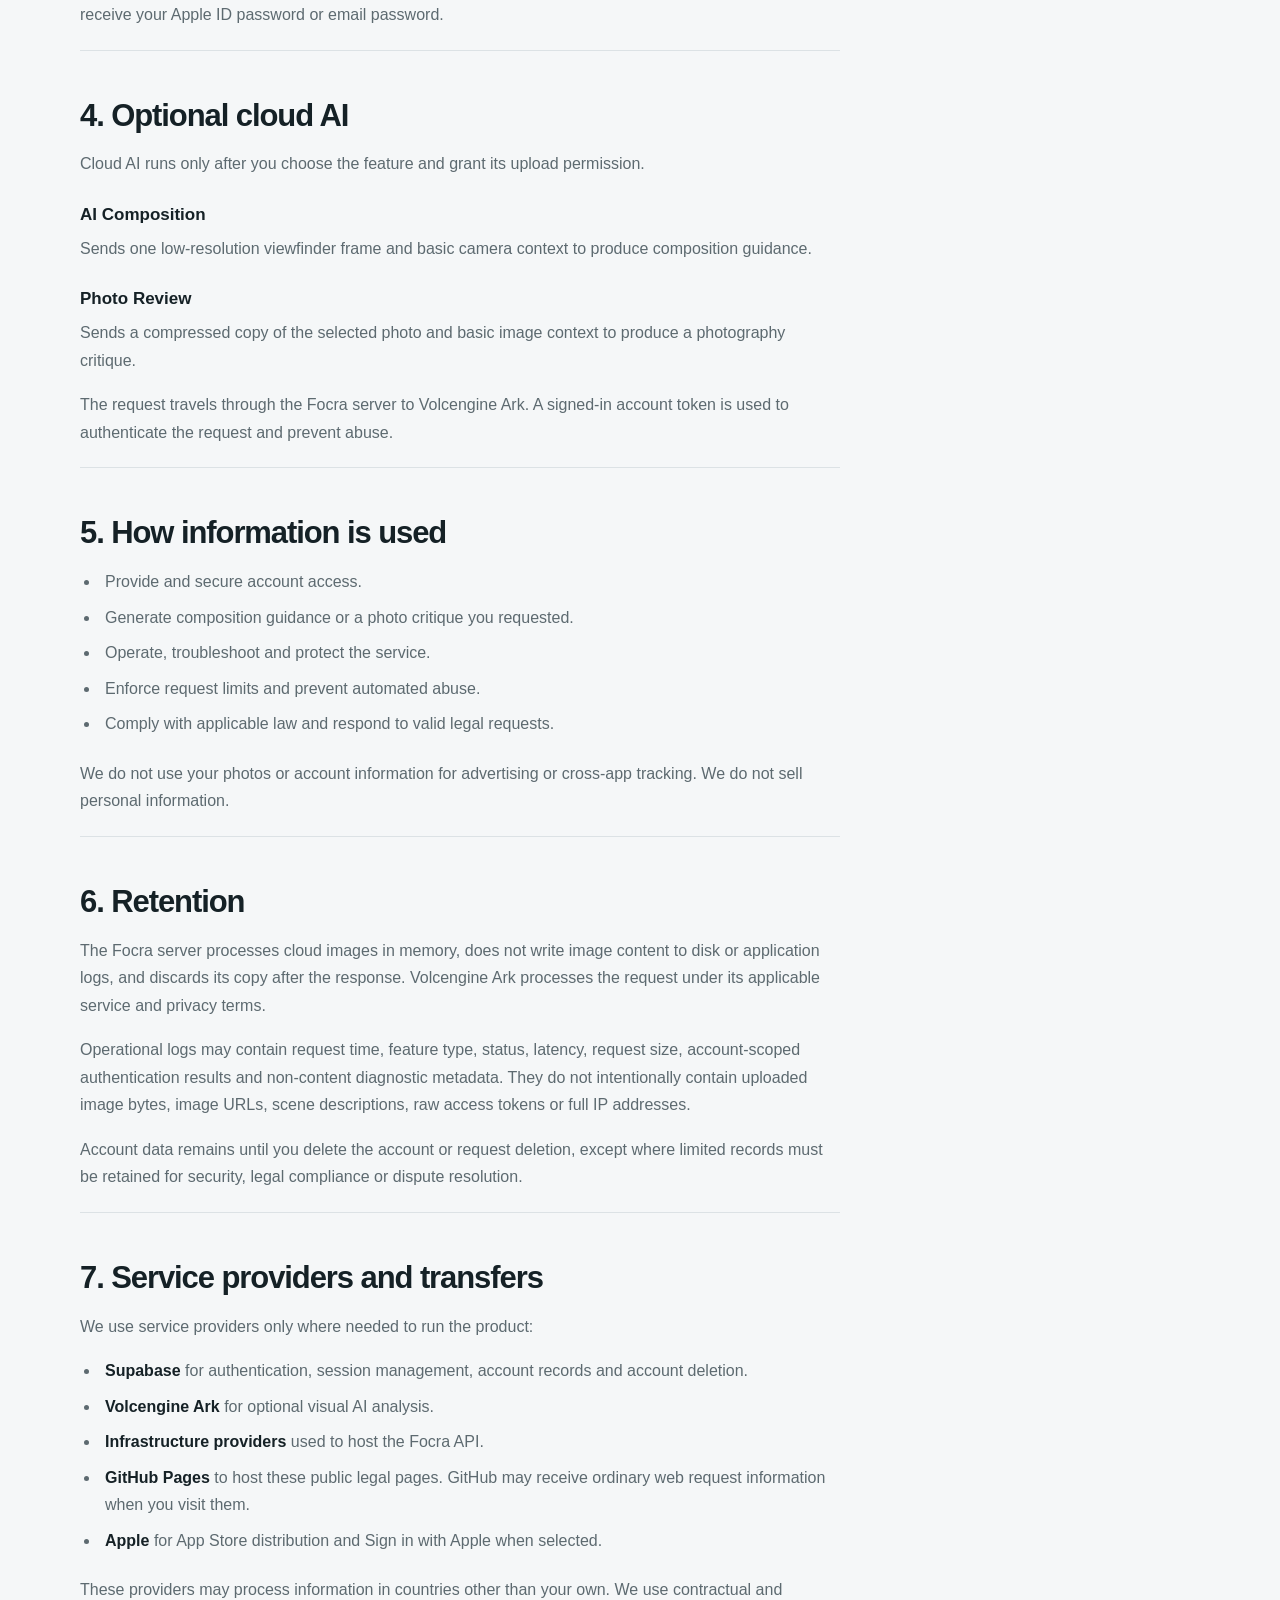
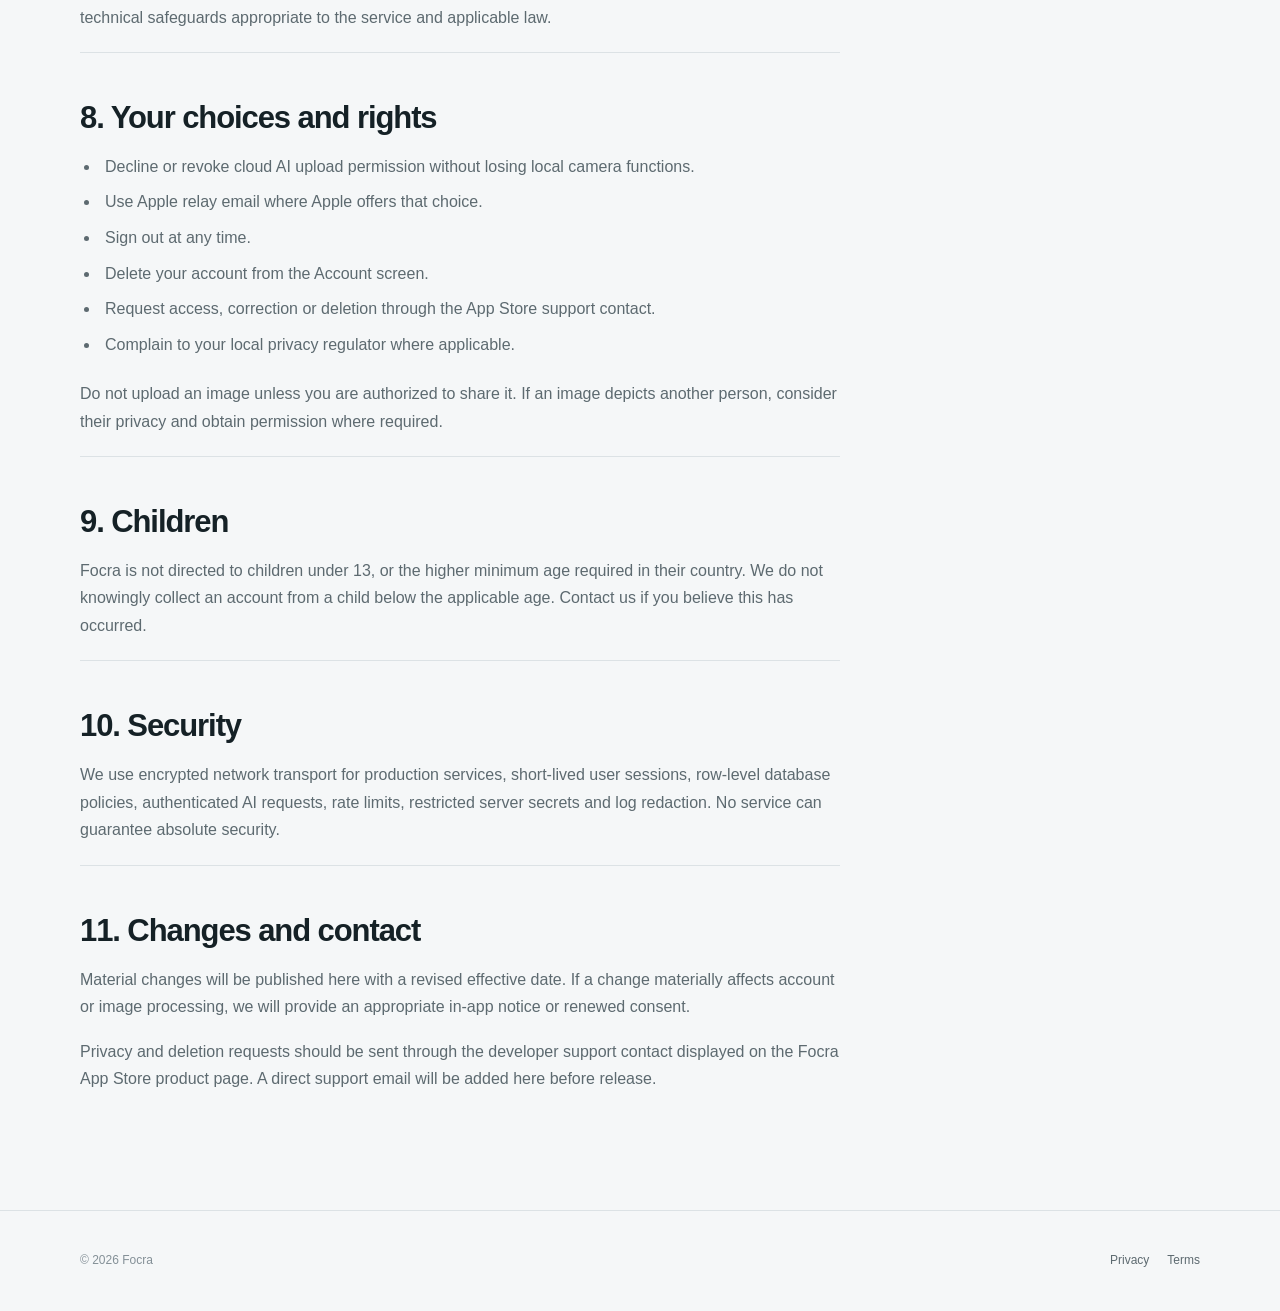
==== commit 7c7d5c90: "Add official Focra logo assets" ====
--- a/privacy/index.html
+++ b/privacy/index.html
@@ -4,13 +4,22 @@
   <meta charset="utf-8">
   <meta name="viewport" content="width=device-width, initial-scale=1">
   <meta name="description" content="Privacy Policy for Focra.">
+  <meta name="theme-color" content="#f5f7f8">
+  <meta property="og:title" content="Privacy Policy | Focra">
+  <meta property="og:description" content="How Focra handles images, accounts and optional cloud AI.">
+  <meta property="og:type" content="website">
+  <meta property="og:url" content="https://focra.app/privacy/">
+  <meta property="og:image" content="https://focra.app/assets/focra-social-card.png">
+  <meta name="twitter:card" content="summary_large_image">
   <title>Privacy Policy | Focra</title>
+  <link rel="icon" href="../assets/focra-logo.svg" type="image/svg+xml">
+  <link rel="apple-touch-icon" href="../assets/focra-app-icon.png">
   <link rel="stylesheet" href="../assets/legal.css">
 </head>
 <body>
   <header class="site-header">
     <nav class="nav" aria-label="Primary navigation">
-      <a class="brand" href="../"><span class="brand-mark" aria-hidden="true">F</span><span class="brand-text">Focra</span></a>
+      <a class="brand" href="../" aria-label="Focra home"><span class="brand-logo" aria-hidden="true"></span><span class="brand-text">Focra</span></a>
       <div class="nav-actions"><a class="nav-link" aria-current="page" href="./">Privacy</a><a class="nav-link" href="../terms/">Terms</a><div class="language-switch" aria-label="Language"><button type="button" data-language-button="en">EN</button><button type="button" data-language-button="zh">中文</button></div></div>
     </nav>
   </header>
--- a/assets/legal.css
+++ b/assets/legal.css
@@ -64,16 +64,13 @@
   letter-spacing: -0.01em;
 }
 
-.brand-mark {
+.brand-logo {
   width: 32px;
   height: 32px;
-  border-radius: 10px;
-  display: grid;
-  place-items: center;
   background: var(--ink);
-  color: var(--surface);
-  font-size: 12px;
-  letter-spacing: -0.03em;
+  -webkit-mask: url("./focra-logo.svg") center / contain no-repeat;
+  mask: url("./focra-logo.svg") center / contain no-repeat;
+  flex: 0 0 auto;
 }
 
 .nav-actions { display: flex; align-items: center; gap: 18px; }
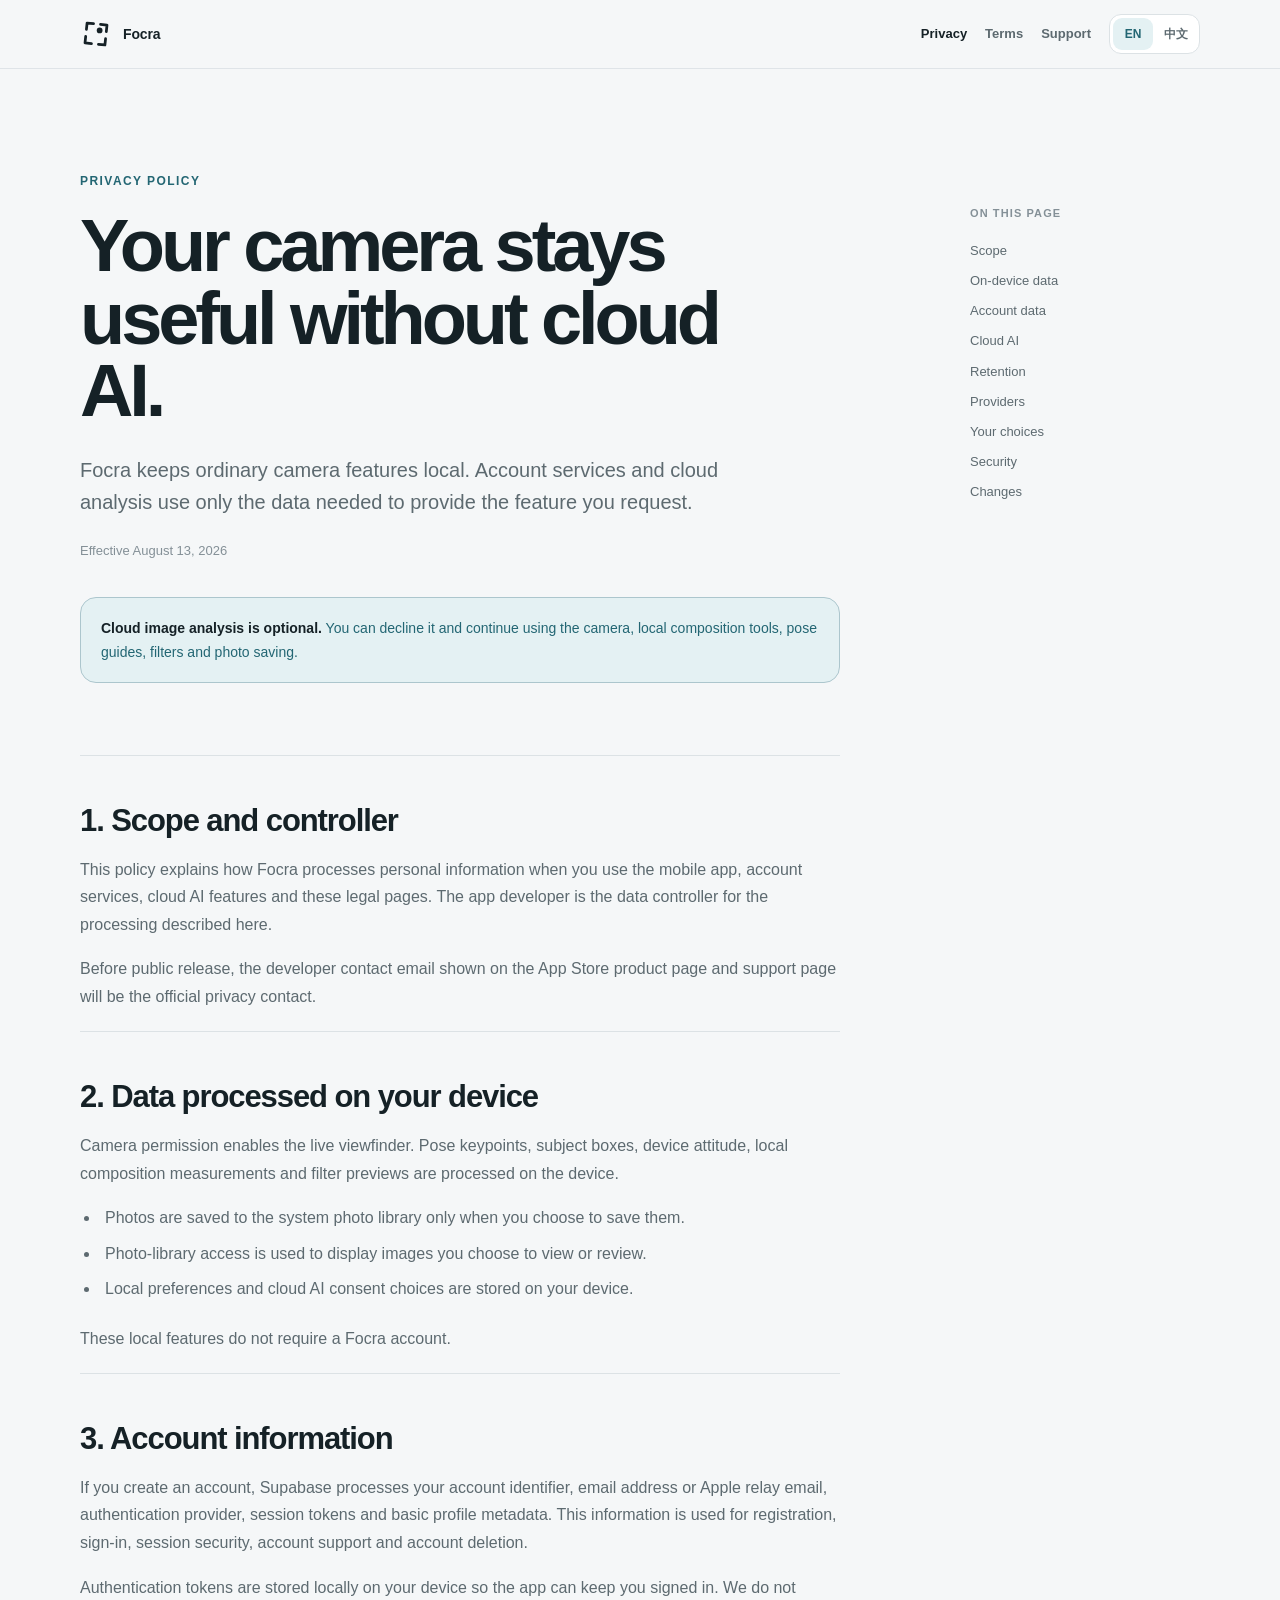
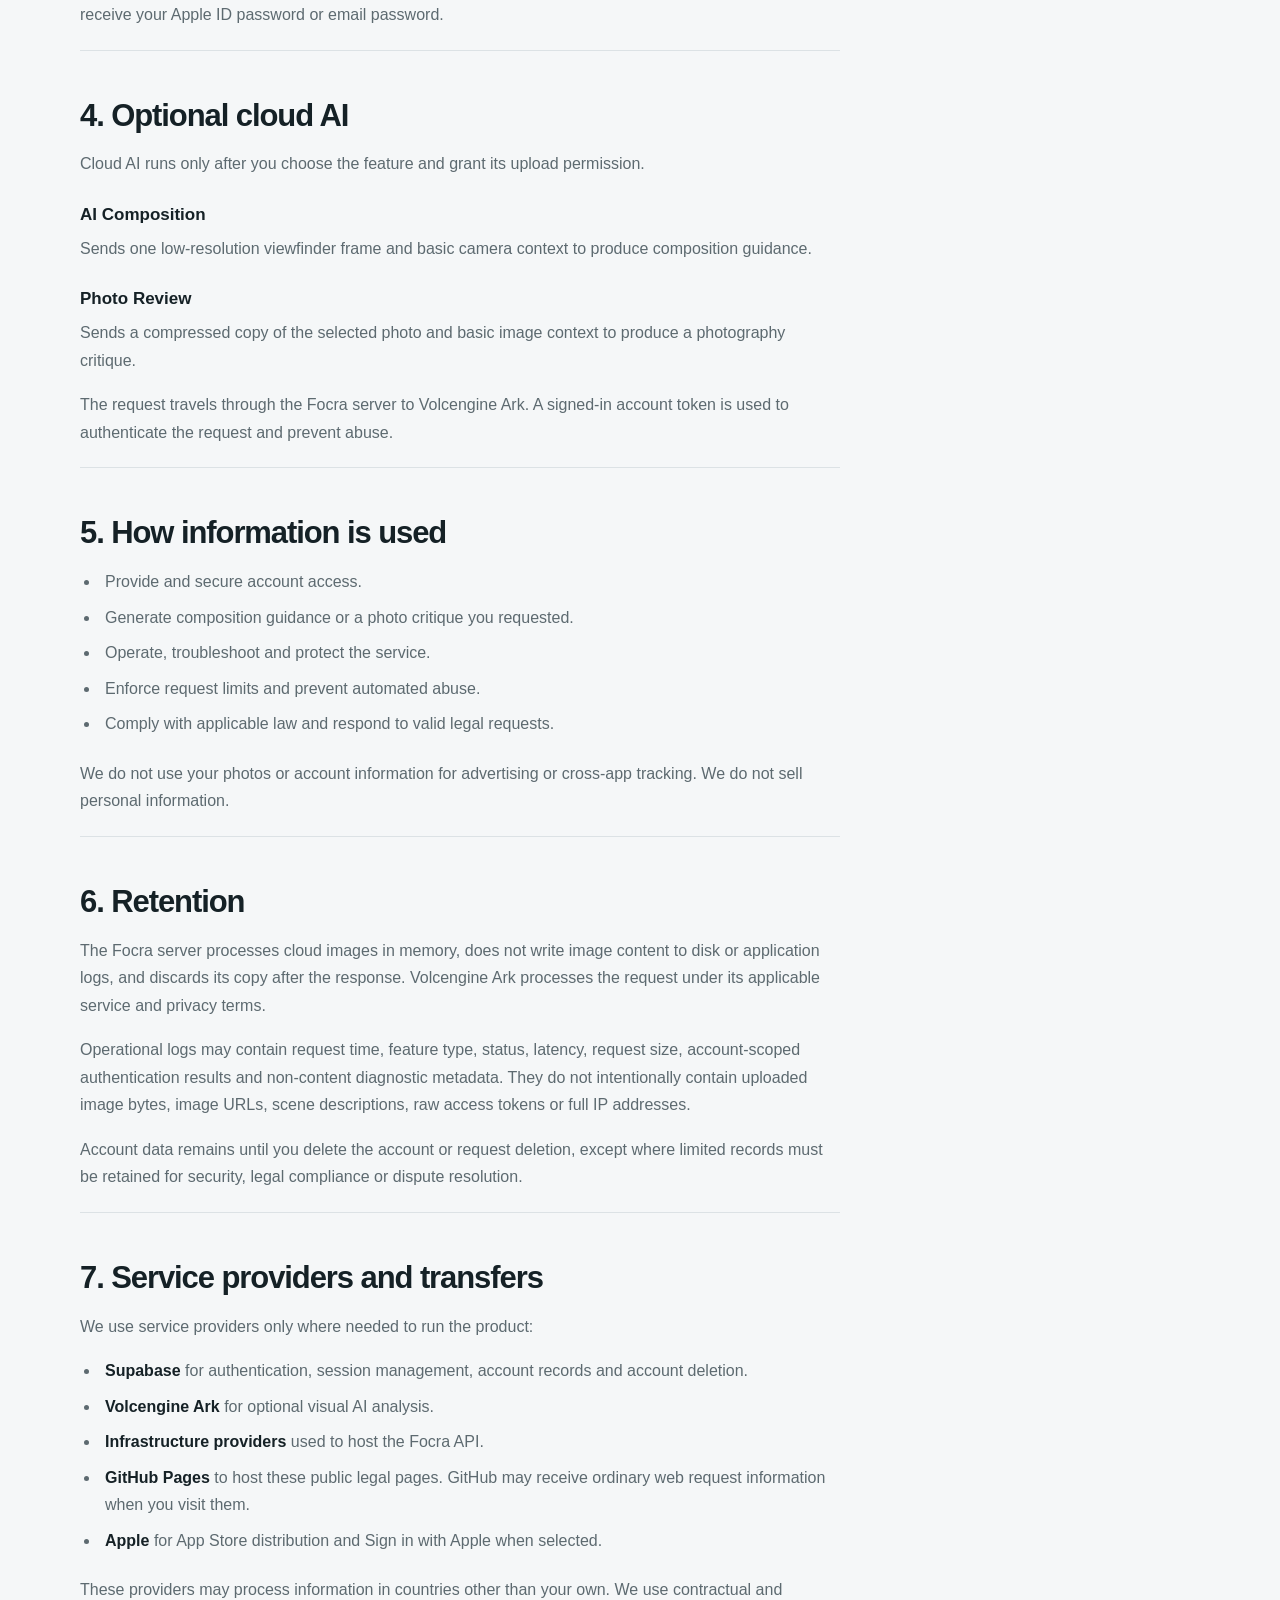
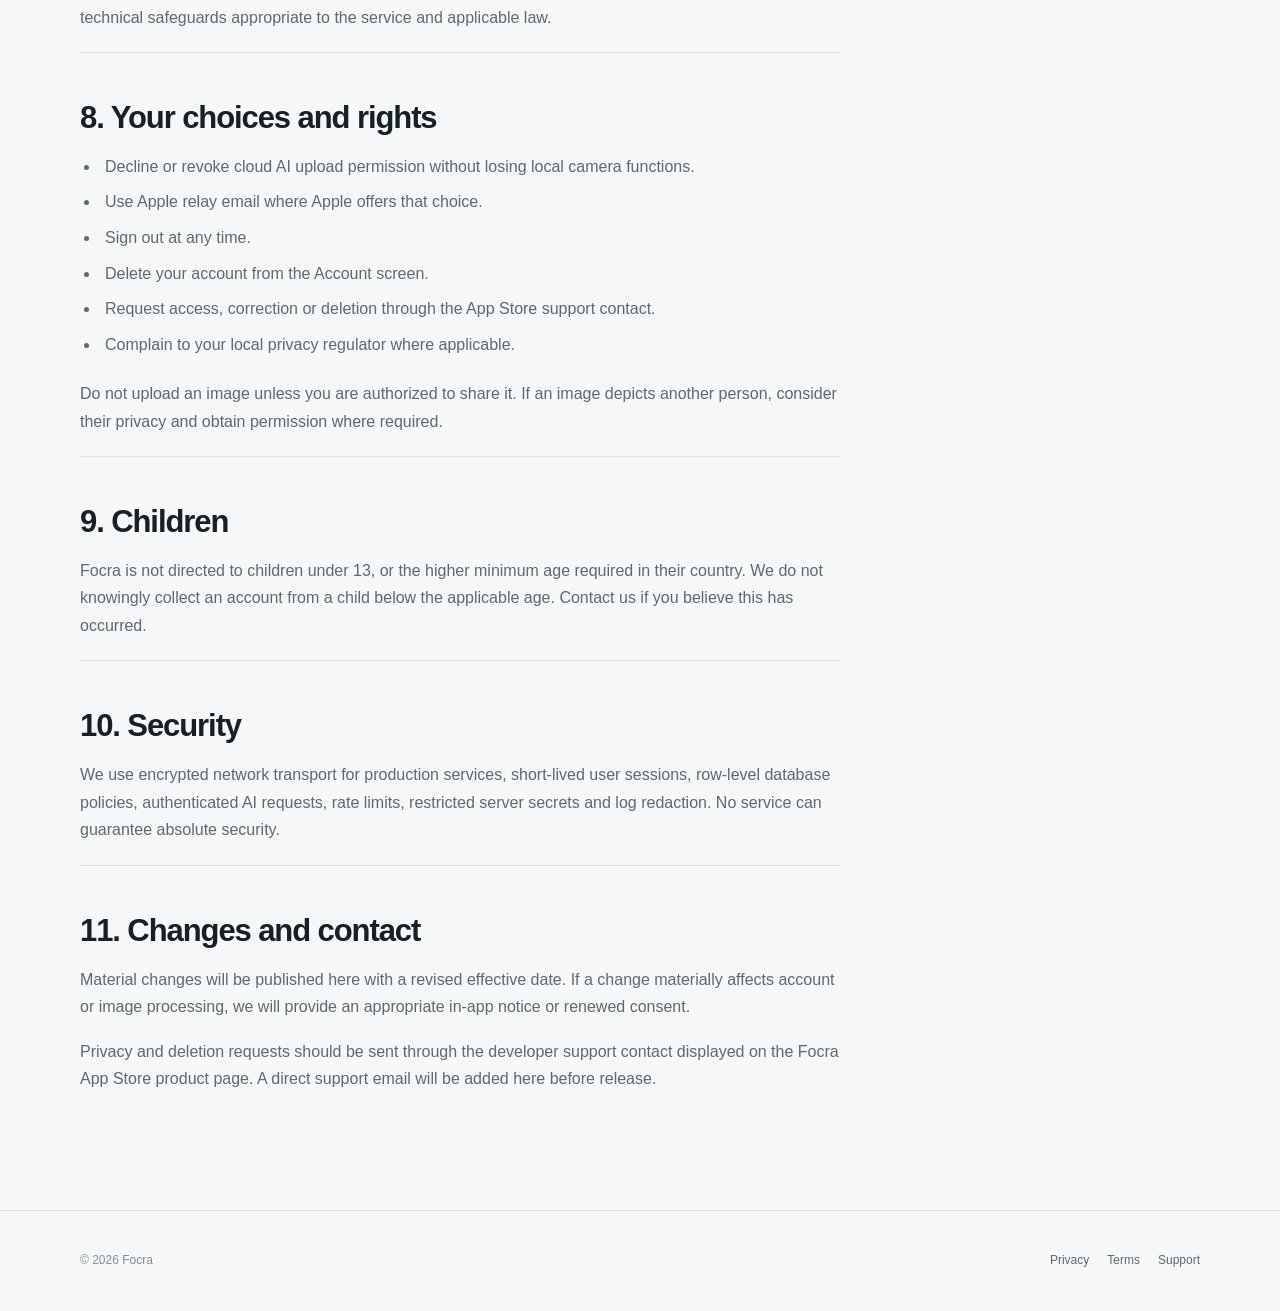
==== commit 166bcae1: "Add Focra support page" ====
--- a/privacy/index.html
+++ b/privacy/index.html
@@ -20,7 +20,7 @@
   <header class="site-header">
     <nav class="nav" aria-label="Primary navigation">
       <a class="brand" href="../" aria-label="Focra home"><span class="brand-logo" aria-hidden="true"></span><span class="brand-text">Focra</span></a>
-      <div class="nav-actions"><a class="nav-link" aria-current="page" href="./">Privacy</a><a class="nav-link" href="../terms/">Terms</a><div class="language-switch" aria-label="Language"><button type="button" data-language-button="en">EN</button><button type="button" data-language-button="zh">中文</button></div></div>
+      <div class="nav-actions"><a class="nav-link" aria-current="page" href="./">Privacy</a><a class="nav-link" href="../terms/">Terms</a><a class="nav-link" href="../support/">Support</a><div class="language-switch" aria-label="Language"><button type="button" data-language-button="en">EN</button><button type="button" data-language-button="zh">中文</button></div></div>
     </nav>
   </header>
   <div class="shell">
@@ -57,7 +57,7 @@
     </main>
     <aside class="toc" data-lang="en" aria-label="On this page"><p class="toc-title">On this page</p><a href="#scope">Scope</a><a href="#local">On-device data</a><a href="#account">Account data</a><a href="#ai">Cloud AI</a><a href="#retention">Retention</a><a href="#providers">Providers</a><a href="#choices">Your choices</a><a href="#security">Security</a><a href="#changes">Changes</a></aside>
   </div>
-  <footer class="site-footer"><div class="footer-inner"><span>© 2026 Focra</span><div class="footer-links"><a href="./">Privacy</a><a href="../terms/">Terms</a></div></div></footer>
+  <footer class="site-footer"><div class="footer-inner"><span>© 2026 Focra</span><div class="footer-links"><a href="./">Privacy</a><a href="../terms/">Terms</a><a href="../support/">Support</a></div></div></footer>
   <script src="../assets/legal.js"></script>
 </body>
 </html>
--- a/assets/legal.css
+++ b/assets/legal.css
@@ -157,6 +157,21 @@
 .hub-arrow { color: var(--accent-strong); font-size: 22px; transition: transform 160ms ease; }
 .hub-item:hover .hub-arrow { transform: translateX(4px); }
 
+.support-page { width: min(1120px, calc(100% - 40px)); margin: 0 auto; padding: clamp(58px, 8vw, 108px) 0 96px; }
+.support-page .hero { max-width: 920px; }
+.support-actions { margin-top: 32px; display: flex; align-items: center; gap: 18px; flex-wrap: wrap; color: var(--quiet); font-size: 13px; }
+.support-primary { display: inline-flex; min-height: 46px; align-items: center; padding: 0 20px; border-radius: 13px; background: var(--ink); color: var(--surface); text-decoration: none; font-size: 13px; font-weight: 760; }
+.support-grid { display: grid; grid-template-columns: repeat(2, minmax(0, 1fr)); gap: 1px; margin-top: 54px; background: var(--line); border: 1px solid var(--line); }
+.support-card { min-height: 250px; padding: clamp(26px, 4vw, 42px); background: var(--page); }
+.support-number { margin: 0 0 36px; color: var(--accent-strong); font-size: 11px; font-weight: 800; letter-spacing: .12em; }
+.support-card h2 { max-width: 420px; font-size: 23px; }
+.support-card p:last-child { max-width: 430px; margin: 0; font-size: 14px; }
+.contact-panel { margin-top: 72px; padding: clamp(28px, 5vw, 54px); border-radius: 24px; background: var(--ink); display: grid; grid-template-columns: 1fr auto; gap: 42px; align-items: end; }
+.contact-panel h2, .contact-panel strong { color: var(--surface); }
+.contact-panel p { max-width: 680px; color: color-mix(in srgb, var(--surface) 72%, transparent); }
+.contact-panel .eyebrow { color: color-mix(in srgb, var(--surface) 55%, transparent); }
+.contact-panel a { color: var(--surface); font-size: 14px; font-weight: 760; }
+
 [hidden] { display: none !important; }
 
 @media (max-width: 820px) {
@@ -167,6 +182,9 @@
   .document { padding-top: 58px; }
   .footer-inner { width: min(100% - 36px, 720px); padding: 25px 0; align-items: flex-start; flex-direction: column; justify-content: center; }
   .hub { width: min(100% - 36px, 720px); }
+  .support-page { width: min(100% - 36px, 720px); }
+  .support-grid { grid-template-columns: 1fr; }
+  .contact-panel { grid-template-columns: 1fr; gap: 18px; }
 }
 
 @media (max-width: 480px) {
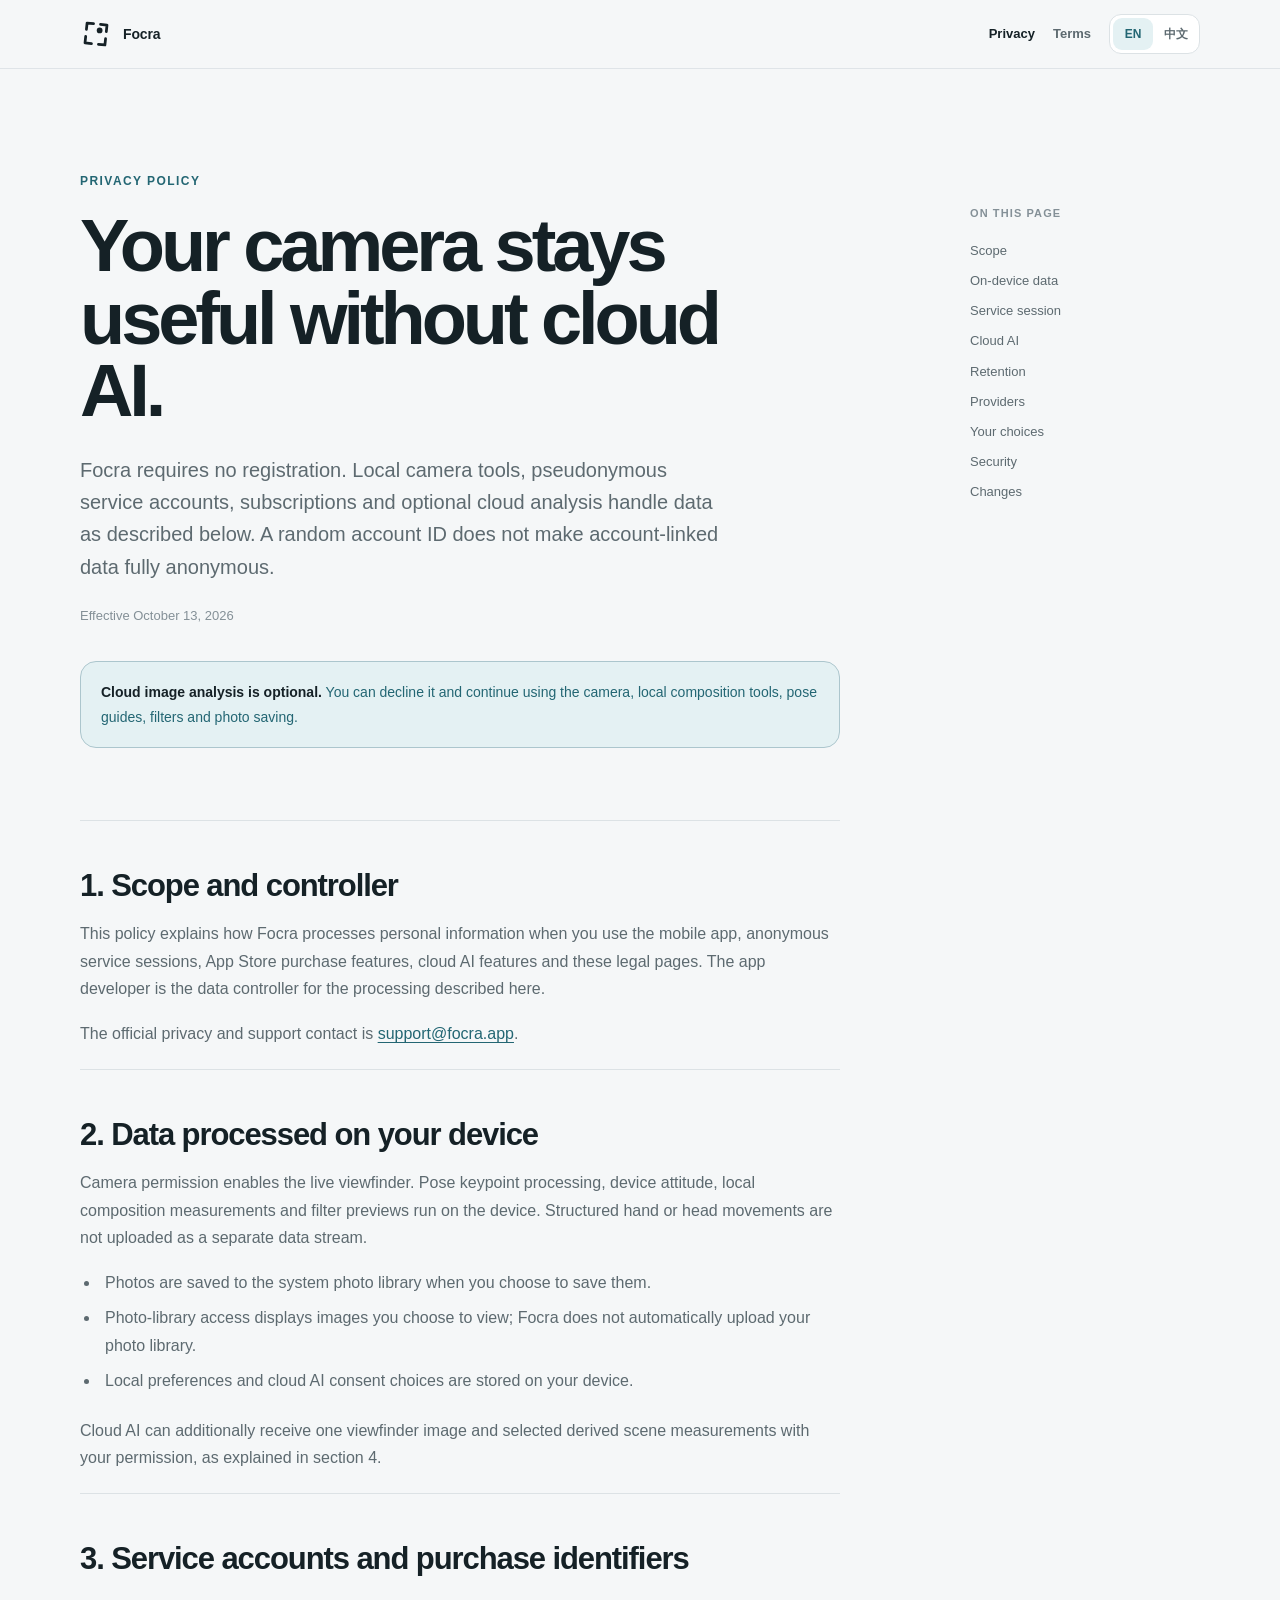
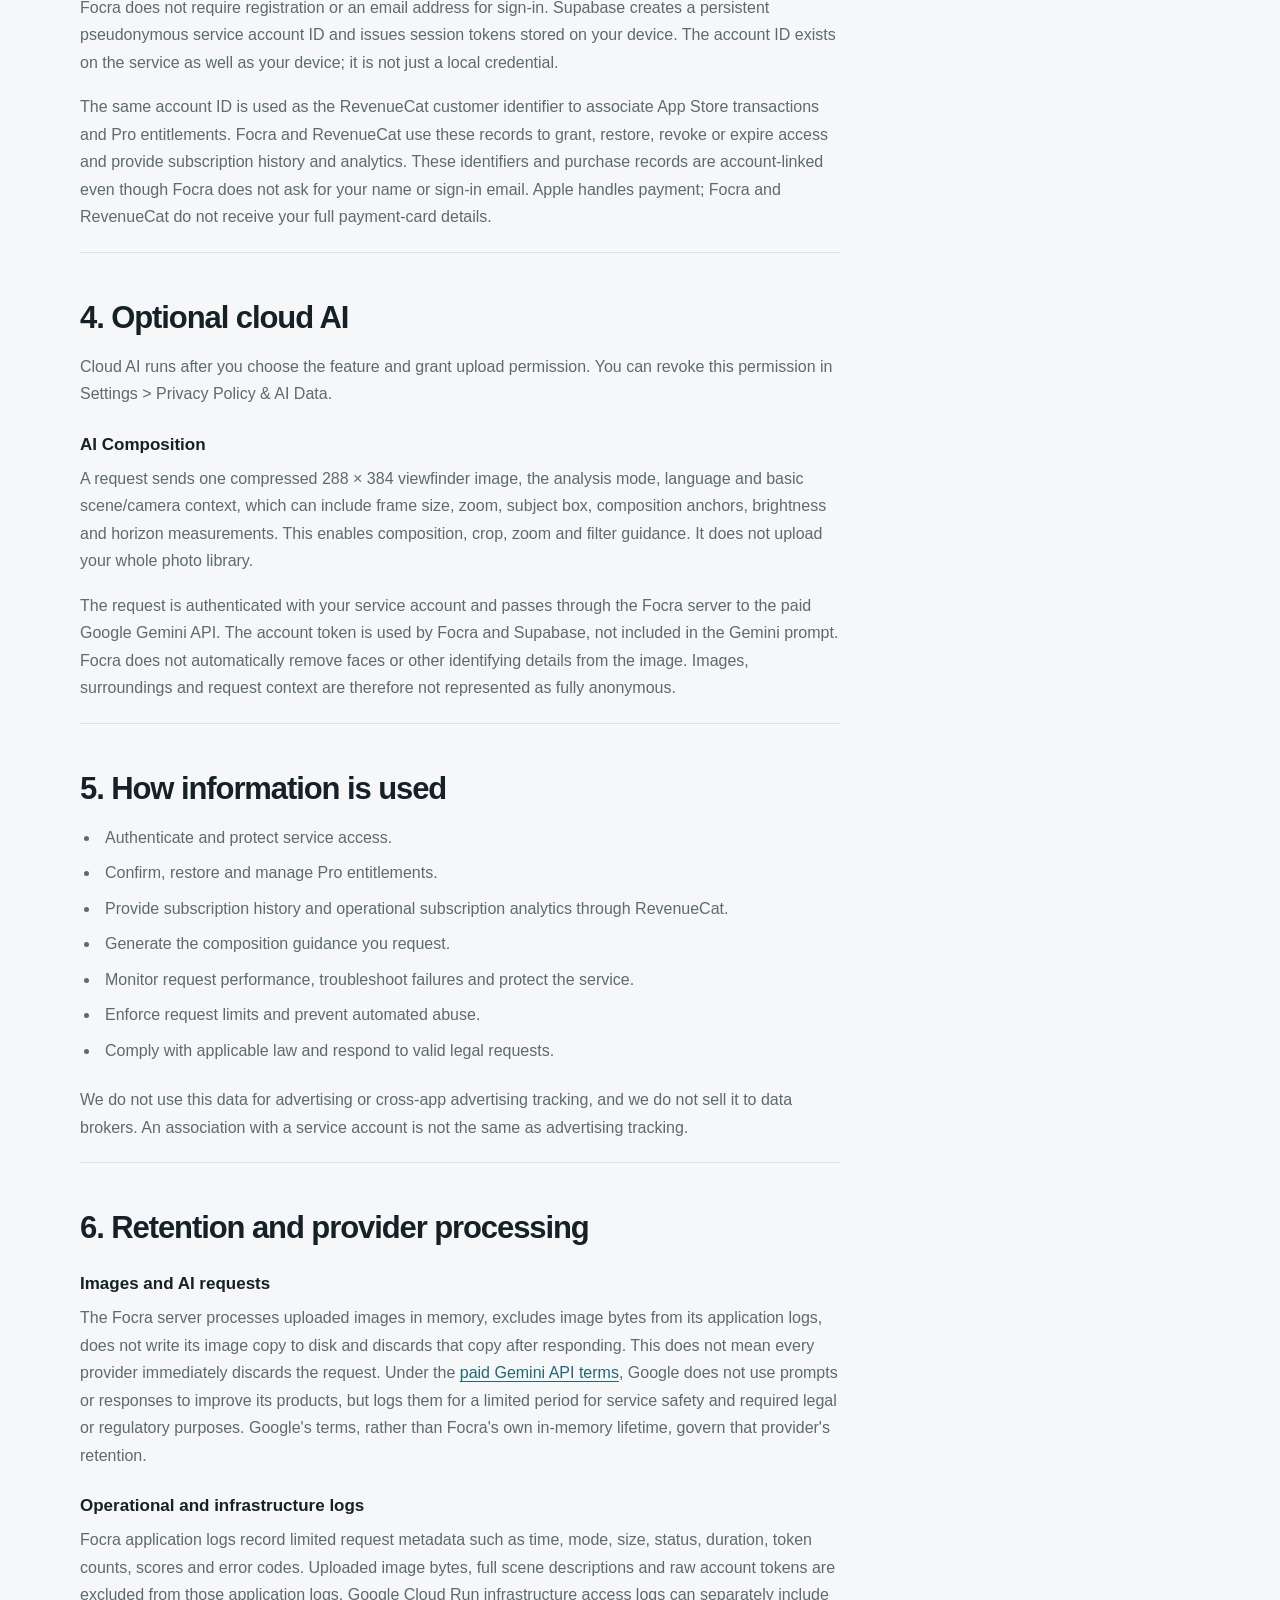
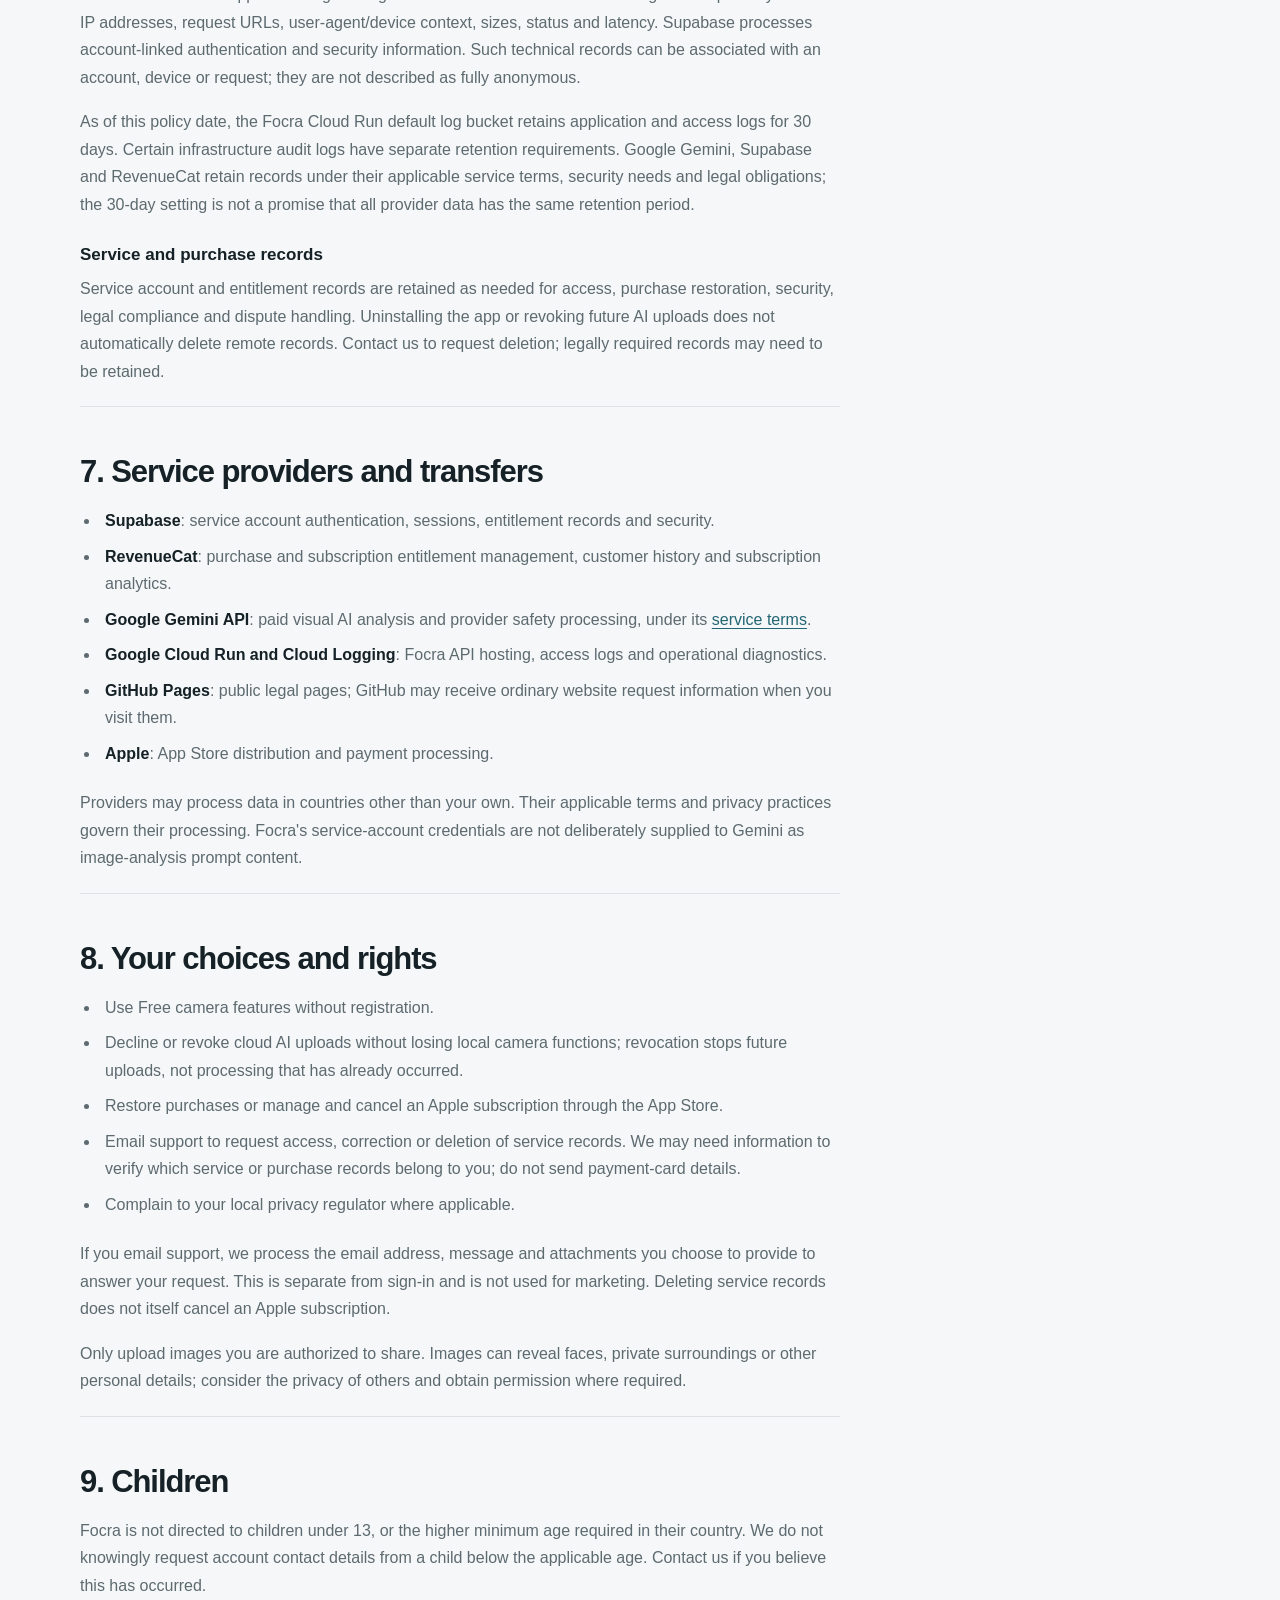
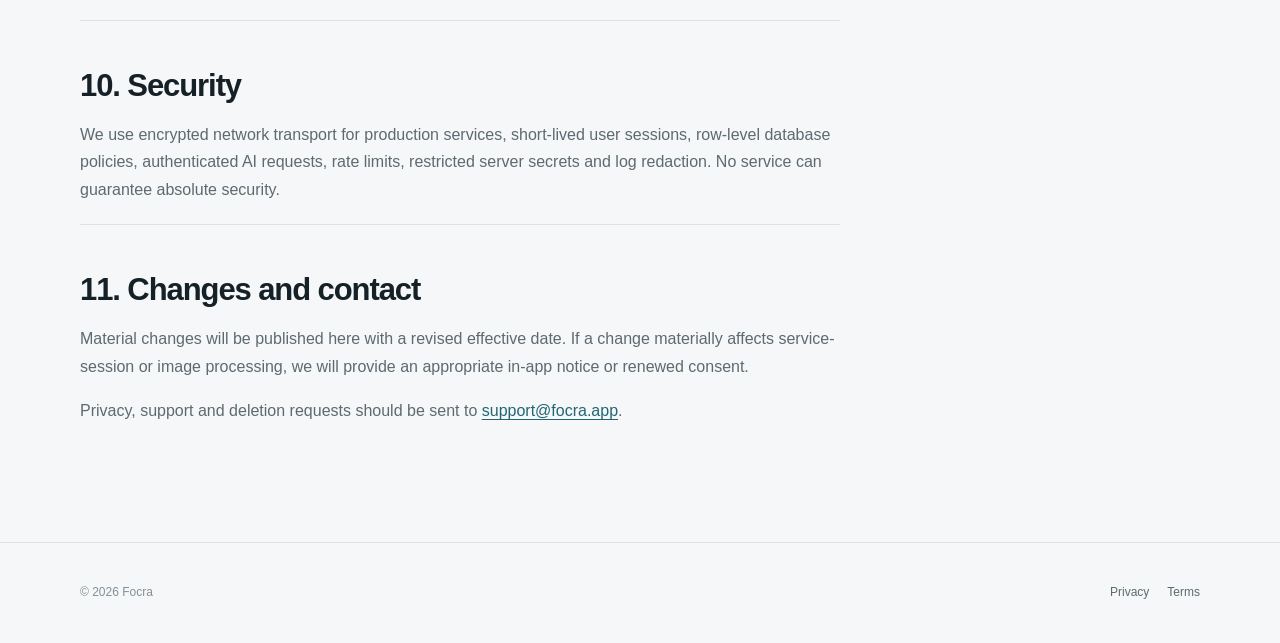
==== commit 55d5c8ed: "Align privacy policy with paid Gemini and subscription data" ====
--- a/privacy/index.html
+++ b/privacy/index.html
@@ -4,14 +4,16 @@
   <meta charset="utf-8">
   <meta name="viewport" content="width=device-width, initial-scale=1">
   <meta name="description" content="Privacy Policy for Focra.">
+  <meta name="robots" content="index,follow">
   <meta name="theme-color" content="#f5f7f8">
   <meta property="og:title" content="Privacy Policy | Focra">
-  <meta property="og:description" content="How Focra handles images, accounts and optional cloud AI.">
+  <meta property="og:description" content="How Focra handles images, anonymous service sessions, App Store purchases and optional cloud AI.">
   <meta property="og:type" content="website">
   <meta property="og:url" content="https://focra.app/privacy/">
   <meta property="og:image" content="https://focra.app/assets/focra-social-card.png">
   <meta name="twitter:card" content="summary_large_image">
   <title>Privacy Policy | Focra</title>
+  <link rel="canonical" href="https://focra.app/privacy/">
   <link rel="icon" href="../assets/focra-logo.svg" type="image/svg+xml">
   <link rel="apple-touch-icon" href="../assets/focra-app-icon.png">
   <link rel="stylesheet" href="../assets/legal.css">
@@ -20,44 +22,44 @@
   <header class="site-header">
     <nav class="nav" aria-label="Primary navigation">
       <a class="brand" href="../" aria-label="Focra home"><span class="brand-logo" aria-hidden="true"></span><span class="brand-text">Focra</span></a>
-      <div class="nav-actions"><a class="nav-link" aria-current="page" href="./">Privacy</a><a class="nav-link" href="../terms/">Terms</a><a class="nav-link" href="../support/">Support</a><div class="language-switch" aria-label="Language"><button type="button" data-language-button="en">EN</button><button type="button" data-language-button="zh">中文</button></div></div>
+      <div class="nav-actions"><a class="nav-link" aria-current="page" href="./">Privacy</a><a class="nav-link" href="../terms/">Terms</a><div class="language-switch" aria-label="Language"><button type="button" data-language-button="en">EN</button><button type="button" data-language-button="zh">中文</button></div></div>
     </nav>
   </header>
   <div class="shell">
     <main class="document">
       <article data-lang="en">
-        <header class="hero"><p class="eyebrow">Privacy Policy</p><h1>Your camera stays useful without cloud AI.</h1><p class="lede">Focra keeps ordinary camera features local. Account services and cloud analysis use only the data needed to provide the feature you request.</p><p class="effective">Effective August 13, 2026</p><div class="notice"><strong>Cloud image analysis is optional.</strong> You can decline it and continue using the camera, local composition tools, pose guides, filters and photo saving.</div></header>
-        <section class="legal-section" id="scope"><h2>1. Scope and controller</h2><p>This policy explains how Focra processes personal information when you use the mobile app, account services, cloud AI features and these legal pages. The app developer is the data controller for the processing described here.</p><p>Before public release, the developer contact email shown on the App Store product page and support page will be the official privacy contact.</p></section>
-        <section class="legal-section" id="local"><h2>2. Data processed on your device</h2><p>Camera permission enables the live viewfinder. Pose keypoints, subject boxes, device attitude, local composition measurements and filter previews are processed on the device.</p><ul><li>Photos are saved to the system photo library only when you choose to save them.</li><li>Photo-library access is used to display images you choose to view or review.</li><li>Local preferences and cloud AI consent choices are stored on your device.</li></ul><p>These local features do not require a Focra account.</p></section>
-        <section class="legal-section" id="account"><h2>3. Account information</h2><p>If you create an account, Supabase processes your account identifier, email address or Apple relay email, authentication provider, session tokens and basic profile metadata. This information is used for registration, sign-in, session security, account support and account deletion.</p><p>Authentication tokens are stored locally on your device so the app can keep you signed in. We do not receive your Apple ID password or email password.</p></section>
-        <section class="legal-section" id="ai"><h2>4. Optional cloud AI</h2><p>Cloud AI runs only after you choose the feature and grant its upload permission.</p><h3>AI Composition</h3><p>Sends one low-resolution viewfinder frame and basic camera context to produce composition guidance.</p><h3>Photo Review</h3><p>Sends a compressed copy of the selected photo and basic image context to produce a photography critique.</p><p>The request travels through the Focra server to Volcengine Ark. A signed-in account token is used to authenticate the request and prevent abuse.</p></section>
-        <section class="legal-section" id="use"><h2>5. How information is used</h2><ul><li>Provide and secure account access.</li><li>Generate composition guidance or a photo critique you requested.</li><li>Operate, troubleshoot and protect the service.</li><li>Enforce request limits and prevent automated abuse.</li><li>Comply with applicable law and respond to valid legal requests.</li></ul><p>We do not use your photos or account information for advertising or cross-app tracking. We do not sell personal information.</p></section>
-        <section class="legal-section" id="retention"><h2>6. Retention</h2><p>The Focra server processes cloud images in memory, does not write image content to disk or application logs, and discards its copy after the response. Volcengine Ark processes the request under its applicable service and privacy terms.</p><p>Operational logs may contain request time, feature type, status, latency, request size, account-scoped authentication results and non-content diagnostic metadata. They do not intentionally contain uploaded image bytes, image URLs, scene descriptions, raw access tokens or full IP addresses.</p><p>Account data remains until you delete the account or request deletion, except where limited records must be retained for security, legal compliance or dispute resolution.</p></section>
-        <section class="legal-section" id="providers"><h2>7. Service providers and transfers</h2><p>We use service providers only where needed to run the product:</p><ul><li><strong>Supabase</strong> for authentication, session management, account records and account deletion.</li><li><strong>Volcengine Ark</strong> for optional visual AI analysis.</li><li><strong>Infrastructure providers</strong> used to host the Focra API.</li><li><strong>GitHub Pages</strong> to host these public legal pages. GitHub may receive ordinary web request information when you visit them.</li><li><strong>Apple</strong> for App Store distribution and Sign in with Apple when selected.</li></ul><p>These providers may process information in countries other than your own. We use contractual and technical safeguards appropriate to the service and applicable law.</p></section>
-        <section class="legal-section" id="choices"><h2>8. Your choices and rights</h2><ul><li>Decline or revoke cloud AI upload permission without losing local camera functions.</li><li>Use Apple relay email where Apple offers that choice.</li><li>Sign out at any time.</li><li>Delete your account from the Account screen.</li><li>Request access, correction or deletion through the App Store support contact.</li><li>Complain to your local privacy regulator where applicable.</li></ul><p>Do not upload an image unless you are authorized to share it. If an image depicts another person, consider their privacy and obtain permission where required.</p></section>
-        <section class="legal-section" id="children"><h2>9. Children</h2><p>Focra is not directed to children under 13, or the higher minimum age required in their country. We do not knowingly collect an account from a child below the applicable age. Contact us if you believe this has occurred.</p></section>
+        <header class="hero"><p class="eyebrow">Privacy Policy</p><h1>Your camera stays useful without cloud AI.</h1><p class="lede">Focra requires no registration. Local camera tools, pseudonymous service accounts, subscriptions and optional cloud analysis handle data as described below. A random account ID does not make account-linked data fully anonymous.</p><p class="effective">Effective October 13, 2026</p><div class="notice"><strong>Cloud image analysis is optional.</strong> You can decline it and continue using the camera, local composition tools, pose guides, filters and photo saving.</div></header>
+        <section class="legal-section" id="scope"><h2>1. Scope and controller</h2><p>This policy explains how Focra processes personal information when you use the mobile app, anonymous service sessions, App Store purchase features, cloud AI features and these legal pages. The app developer is the data controller for the processing described here.</p><p>The official privacy and support contact is <a href="mailto:support@focra.app">support@focra.app</a>.</p></section>
+        <section class="legal-section" id="local"><h2>2. Data processed on your device</h2><p>Camera permission enables the live viewfinder. Pose keypoint processing, device attitude, local composition measurements and filter previews run on the device. Structured hand or head movements are not uploaded as a separate data stream.</p><ul><li>Photos are saved to the system photo library when you choose to save them.</li><li>Photo-library access displays images you choose to view; Focra does not automatically upload your photo library.</li><li>Local preferences and cloud AI consent choices are stored on your device.</li></ul><p>Cloud AI can additionally receive one viewfinder image and selected derived scene measurements with your permission, as explained in section 4.</p></section>
+        <section class="legal-section" id="session"><h2>3. Service accounts and purchase identifiers</h2><p>Focra does not require registration or an email address for sign-in. Supabase creates a persistent pseudonymous service account ID and issues session tokens stored on your device. The account ID exists on the service as well as your device; it is not just a local credential.</p><p>The same account ID is used as the RevenueCat customer identifier to associate App Store transactions and Pro entitlements. Focra and RevenueCat use these records to grant, restore, revoke or expire access and provide subscription history and analytics. These identifiers and purchase records are account-linked even though Focra does not ask for your name or sign-in email. Apple handles payment; Focra and RevenueCat do not receive your full payment-card details.</p></section>
+        <section class="legal-section" id="ai"><h2>4. Optional cloud AI</h2><p>Cloud AI runs after you choose the feature and grant upload permission. You can revoke this permission in Settings &gt; Privacy Policy &amp; AI Data.</p><h3>AI Composition</h3><p>A request sends one compressed 288 × 384 viewfinder image, the analysis mode, language and basic scene/camera context, which can include frame size, zoom, subject box, composition anchors, brightness and horizon measurements. This enables composition, crop, zoom and filter guidance. It does not upload your whole photo library.</p><p>The request is authenticated with your service account and passes through the Focra server to the paid Google Gemini API. The account token is used by Focra and Supabase, not included in the Gemini prompt. Focra does not automatically remove faces or other identifying details from the image. Images, surroundings and request context are therefore not represented as fully anonymous.</p></section>
+        <section class="legal-section" id="use"><h2>5. How information is used</h2><ul><li>Authenticate and protect service access.</li><li>Confirm, restore and manage Pro entitlements.</li><li>Provide subscription history and operational subscription analytics through RevenueCat.</li><li>Generate the composition guidance you request.</li><li>Monitor request performance, troubleshoot failures and protect the service.</li><li>Enforce request limits and prevent automated abuse.</li><li>Comply with applicable law and respond to valid legal requests.</li></ul><p>We do not use this data for advertising or cross-app advertising tracking, and we do not sell it to data brokers. An association with a service account is not the same as advertising tracking.</p></section>
+        <section class="legal-section" id="retention"><h2>6. Retention and provider processing</h2><h3>Images and AI requests</h3><p>The Focra server processes uploaded images in memory, excludes image bytes from its application logs, does not write its image copy to disk and discards that copy after responding. This does not mean every provider immediately discards the request. Under the <a href="https://ai.google.dev/gemini-api/terms#paid-services">paid Gemini API terms</a>, Google does not use prompts or responses to improve its products, but logs them for a limited period for service safety and required legal or regulatory purposes. Google's terms, rather than Focra's own in-memory lifetime, govern that provider's retention.</p><h3>Operational and infrastructure logs</h3><p>Focra application logs record limited request metadata such as time, mode, size, status, duration, token counts, scores and error codes. Uploaded image bytes, full scene descriptions and raw account tokens are excluded from those application logs. Google Cloud Run infrastructure access logs can separately include IP addresses, request URLs, user-agent/device context, sizes, status and latency. Supabase processes account-linked authentication and security information. Such technical records can be associated with an account, device or request; they are not described as fully anonymous.</p><p>As of this policy date, the Focra Cloud Run default log bucket retains application and access logs for 30 days. Certain infrastructure audit logs have separate retention requirements. Google Gemini, Supabase and RevenueCat retain records under their applicable service terms, security needs and legal obligations; the 30-day setting is not a promise that all provider data has the same retention period.</p><h3>Service and purchase records</h3><p>Service account and entitlement records are retained as needed for access, purchase restoration, security, legal compliance and dispute handling. Uninstalling the app or revoking future AI uploads does not automatically delete remote records. Contact us to request deletion; legally required records may need to be retained.</p></section>
+        <section class="legal-section" id="providers"><h2>7. Service providers and transfers</h2><ul><li><strong>Supabase</strong>: service account authentication, sessions, entitlement records and security.</li><li><strong>RevenueCat</strong>: purchase and subscription entitlement management, customer history and subscription analytics.</li><li><strong>Google Gemini API</strong>: paid visual AI analysis and provider safety processing, under its <a href="https://ai.google.dev/gemini-api/terms">service terms</a>.</li><li><strong>Google Cloud Run and Cloud Logging</strong>: Focra API hosting, access logs and operational diagnostics.</li><li><strong>GitHub Pages</strong>: public legal pages; GitHub may receive ordinary website request information when you visit them.</li><li><strong>Apple</strong>: App Store distribution and payment processing.</li></ul><p>Providers may process data in countries other than your own. Their applicable terms and privacy practices govern their processing. Focra's service-account credentials are not deliberately supplied to Gemini as image-analysis prompt content.</p></section>
+        <section class="legal-section" id="choices"><h2>8. Your choices and rights</h2><ul><li>Use Free camera features without registration.</li><li>Decline or revoke cloud AI uploads without losing local camera functions; revocation stops future uploads, not processing that has already occurred.</li><li>Restore purchases or manage and cancel an Apple subscription through the App Store.</li><li>Email support to request access, correction or deletion of service records. We may need information to verify which service or purchase records belong to you; do not send payment-card details.</li><li>Complain to your local privacy regulator where applicable.</li></ul><p>If you email support, we process the email address, message and attachments you choose to provide to answer your request. This is separate from sign-in and is not used for marketing. Deleting service records does not itself cancel an Apple subscription.</p><p>Only upload images you are authorized to share. Images can reveal faces, private surroundings or other personal details; consider the privacy of others and obtain permission where required.</p></section>
+        <section class="legal-section" id="children"><h2>9. Children</h2><p>Focra is not directed to children under 13, or the higher minimum age required in their country. We do not knowingly request account contact details from a child below the applicable age. Contact us if you believe this has occurred.</p></section>
         <section class="legal-section" id="security"><h2>10. Security</h2><p>We use encrypted network transport for production services, short-lived user sessions, row-level database policies, authenticated AI requests, rate limits, restricted server secrets and log redaction. No service can guarantee absolute security.</p></section>
-        <section class="legal-section" id="changes"><h2>11. Changes and contact</h2><p>Material changes will be published here with a revised effective date. If a change materially affects account or image processing, we will provide an appropriate in-app notice or renewed consent.</p><p>Privacy and deletion requests should be sent through the developer support contact displayed on the Focra App Store product page. A direct support email will be added here before release.</p></section>
+        <section class="legal-section" id="changes"><h2>11. Changes and contact</h2><p>Material changes will be published here with a revised effective date. If a change materially affects service-session or image processing, we will provide an appropriate in-app notice or renewed consent.</p><p>Privacy, support and deletion requests should be sent to <a href="mailto:support@focra.app">support@focra.app</a>.</p></section>
       </article>
 
       <article data-lang="zh" hidden>
-        <header class="hero"><p class="eyebrow">隐私政策</p><h1>不使用云端 AI，相机依然完整可用。</h1><p class="lede">Focra 将普通相机功能保留在设备端。账号服务和云端分析只处理提供你所请求功能所必需的数据。</p><p class="effective">生效日期：2026 年 8 月 13 日</p><div class="notice"><strong>云端图像分析完全可选。</strong>你可以拒绝，并继续使用相机、本地构图、姿势引导、滤镜和照片保存。</div></header>
-        <section class="legal-section"><h2>1. 适用范围与数据控制者</h2><p>本政策说明你使用 Focra 移动应用、账号服务、云端 AI 功能及本法律信息网站时，我们如何处理个人信息。应用开发者是本政策所述处理活动的数据控制者。</p><p>正式上线前，App Store 产品页及支持页面显示的开发者联系邮箱将作为正式隐私联系渠道。</p></section>
-        <section class="legal-section"><h2>2. 在设备端处理的数据</h2><p>相机权限用于实时取景。姿势关键点、主体框、设备姿态、本地构图指标和滤镜预览均在设备端处理。</p><ul><li>只有你主动保存时，照片才会写入系统图库。</li><li>照片图库权限仅用于显示你选择查看或点评的图片。</li><li>本地偏好和云端 AI 授权选择保存在设备上。</li></ul><p>这些本地功能不要求注册 Focra 账号。</p></section>
-        <section class="legal-section"><h2>3. 账号信息</h2><p>如果你创建账号，Supabase 会处理账号标识符、邮箱或 Apple 隐藏邮箱、登录方式、会话令牌及基础资料元数据。这些信息用于注册、登录、会话安全、账号支持和账号删除。</p><p>身份验证令牌会保存在你的设备上，以维持登录状态。我们不会收到你的 Apple ID 密码或邮箱密码。</p></section>
-        <section class="legal-section"><h2>4. 可选的云端 AI</h2><p>只有你主动选择功能并同意上传后，云端 AI 才会运行。</p><h3>AI 构图</h3><p>发送一张低分辨率取景帧和少量拍摄上下文，用于生成构图建议。</p><h3>照片点评</h3><p>发送所选照片的压缩副本和少量图像上下文，用于生成摄影点评。</p><p>请求会经过 Focra 服务器并发送至火山引擎方舟。服务器使用已登录账号的令牌验证请求并防止滥用。</p></section>
-        <section class="legal-section"><h2>5. 信息用途</h2><ul><li>提供并保护账号访问。</li><li>生成你主动请求的构图建议或照片点评。</li><li>运行、排查并保护服务。</li><li>执行请求限制并防止自动化滥用。</li><li>遵守适用法律及响应有效法律要求。</li></ul><p>我们不会将照片或账号信息用于广告或跨应用跟踪，也不会出售个人信息。</p></section>
-        <section class="legal-section"><h2>6. 保存期限</h2><p>Focra 服务器仅在内存中处理云端图像，不把图像内容写入磁盘或应用日志，并在响应完成后丢弃副本。火山引擎方舟依据其适用服务及隐私条款处理请求。</p><p>运行日志可能包含请求时间、功能类型、状态、耗时、请求体积、账号范围的身份验证结果和非内容诊断元数据。日志不会故意记录上传图像字节、图像地址、场景描述、原始访问令牌或完整 IP 地址。</p><p>账号数据会保留至你删除账号或提出删除请求，但为安全、法律合规或争议处理而必须保存的有限记录除外。</p></section>
-        <section class="legal-section"><h2>7. 服务提供商与跨境处理</h2><ul><li><strong>Supabase</strong>：身份验证、会话、账号记录及账号删除。</li><li><strong>火山引擎方舟</strong>：可选的视觉 AI 分析。</li><li><strong>基础设施提供商</strong>：托管 Focra API。</li><li><strong>GitHub Pages</strong>：托管公开法律页面，访问页面时 GitHub 可能收到普通网络请求信息。</li><li><strong>Apple</strong>：App Store 分发及你选择的 Apple 登录。</li></ul><p>上述提供商可能在你所在国家或地区以外处理数据。我们会根据服务性质和适用法律采取相应合同及技术保障。</p></section>
-        <section class="legal-section"><h2>8. 你的选择与权利</h2><ul><li>拒绝或撤回云端 AI 上传授权，不影响本地相机功能。</li><li>在 Apple 提供该选项时使用隐藏邮箱。</li><li>随时退出登录。</li><li>在账号页面删除账号。</li><li>通过 App Store 支持联系方式提出访问、更正或删除请求。</li><li>在适用情况下向当地隐私监管机构投诉。</li></ul><p>请勿上传你无权分享的图像。图像如包含他人，请尊重其隐私，并在法律要求时取得许可。</p></section>
-        <section class="legal-section"><h2>9. 儿童</h2><p>Focra 不面向 13 岁以下儿童，或其所在地区法律规定的更高最低年龄。我们不会故意收集低于适用年龄儿童的账号。如你认为发生了这种情况，请联系我们。</p></section>
+        <header class="hero"><p class="eyebrow">隐私政策</p><h1>不使用云端 AI，相机依然完整可用。</h1><p class="lede">Focra 无需注册。本地相机功能、假名服务账户、订阅和可选云端分析按下文所述处理数据。随机账户 ID 并不意味着与账户关联的数据完全匿名。</p><p class="effective">生效日期：2026 年 10 月 13 日</p><div class="notice"><strong>云端图像分析完全可选。</strong>你可以拒绝，并继续使用相机、本地构图、姿势引导、滤镜和照片保存。</div></header>
+        <section class="legal-section"><h2>1. 适用范围与数据控制者</h2><p>本政策说明你使用 Focra 移动应用、匿名服务会话、App Store 购买功能、云端 AI 功能及本法律信息网站时，我们如何处理个人信息。应用开发者是本政策所述处理活动的数据控制者。</p><p>正式隐私与支持邮箱为 <a href="mailto:support@focra.app">support@focra.app</a>。</p></section>
+        <section class="legal-section"><h2>2. 在设备端处理的数据</h2><p>相机权限用于实时取景。姿势关键点处理、设备姿态、本地构图计算和滤镜预览在设备端运行，不会另行上传结构化的手部或头部动作数据。</p><ul><li>你选择保存时，照片写入系统图库。</li><li>图库权限用于显示你选择查看的图片；Focra 不会自动上传整个图库。</li><li>本地偏好和云端 AI 授权选择保存在设备上。</li></ul><p>获得授权后，云端 AI 还可以接收一张取景图像及部分由本地计算得到的场景指标，详见第 4 节。</p></section>
+        <section class="legal-section"><h2>3. 服务账户与购买标识符</h2><p>Focra 无需注册，也不为登录收集邮箱。Supabase 会创建持续使用的假名服务账户 ID，并签发保存在设备上的会话令牌。账户 ID 同时存在于服务端和设备上，并非仅在本地使用的凭据。</p><p>同一个账户 ID 用作 RevenueCat 客户标识符，将 App Store 交易和 Pro 权益关联起来。Focra 与 RevenueCat 使用这些记录授予、恢复、撤销或终止权益，并提供订阅历史和统计。即使我们不要求提供姓名或登录邮箱，这些标识符及购买记录仍关联服务账户。Apple 处理付款；Focra 与 RevenueCat 不会收到完整支付卡信息。</p></section>
+        <section class="legal-section"><h2>4. 可选的云端 AI</h2><p>你主动选择功能并授权上传后，云端 AI 才会运行。授权可在“设置 &gt; 隐私政策与 AI 数据”中撤回。</p><h3>AI 构图</h3><p>一次请求发送一张压缩后的 288 × 384 取景图像、分析模式、语言及少量场景／拍摄上下文，其中可能包括画面尺寸、变焦、主体框、构图锚点、亮度和水平线指标，用于提供构图、裁切、变焦及滤镜建议。不会上传整个图库。</p><p>请求通过你的服务账户验证，经 Focra 服务发送至付费 Google Gemini API。账户令牌由 Focra 和 Supabase 用于身份验证，不作为提示词传给 Gemini。Focra 不会自动移除图像中的人脸或其他可识别信息，因此不会将图像、周围环境及请求上下文宣称为完全匿名的数据。</p></section>
+        <section class="legal-section"><h2>5. 信息用途</h2><ul><li>验证并保护服务访问。</li><li>确认、恢复和管理 Pro 权益。</li><li>通过 RevenueCat 提供订阅历史及运行所需的订阅统计。</li><li>生成你请求的构图建议。</li><li>监测请求性能、排查故障并保护服务。</li><li>执行请求限制并防止自动化滥用。</li><li>遵守适用法律及响应有效法律要求。</li></ul><p>我们不将这些数据用于广告或跨应用广告追踪，也不向数据经纪商出售数据。与服务账户关联不等于用于广告追踪。</p></section>
+        <section class="legal-section"><h2>6. 保存期限与提供商处理</h2><h3>图像与 AI 请求</h3><p>Focra 服务在内存中处理上传图像，不在应用日志中记录图像字节，不将自己的图像副本写入磁盘，并在响应后丢弃副本。这不意味着所有提供商都会立即删除请求。根据 <a href="https://ai.google.dev/gemini-api/terms#paid-services">Gemini 付费服务条款</a>，Google 不使用输入或输出改进其产品，但会为服务安全及必要的法律或监管要求短期记录这些内容。提供商的保存期限由其条款约定，并非 Focra 自身内存副本的存续时间。</p><h3>运行与基础设施日志</h3><p>Focra 应用日志记录有限的请求元数据，例如时间、模式、体积、状态、耗时、令牌用量、评分和错误码，不包含上传图像字节、完整场景描述或原始账户令牌。Google Cloud Run 基础设施访问日志另行记录的内容可能包括 IP 地址、请求网址、用户代理／设备上下文、体积、状态和耗时。Supabase 会处理与账户关联的身份验证及安全信息。这些技术记录可能关联账户、设备或请求，不会被宣称为完全匿名。</p><p>截至本政策日期，Focra Cloud Run 默认日志桶将应用及访问日志保留 30 天；部分基础设施审计日志另有保存要求。Google Gemini、Supabase 和 RevenueCat 按各自适用条款、安全需要及法律义务保留记录。30 天的设置并不代表所有提供商数据均具有相同保存期限。</p><h3>服务与购买记录</h3><p>服务账户和权益记录按访问、恢复购买、安全、法律合规及争议处理的需要保留。卸载 App 或撤回未来上传授权不会自动删除远端记录。你可以联系支持请求删除；依法必须保留的记录可能需要继续保存。</p></section>
+        <section class="legal-section"><h2>7. 服务提供商与跨境处理</h2><ul><li><strong>Supabase</strong>：服务账户身份验证、会话、权益记录和安全。</li><li><strong>RevenueCat</strong>：购买及订阅权益管理、客户历史和订阅统计。</li><li><strong>Google Gemini API</strong>：付费视觉 AI 分析及提供商的安全处理，适用其 <a href="https://ai.google.dev/gemini-api/terms">服务条款</a>。</li><li><strong>Google Cloud Run 与 Cloud Logging</strong>：Focra API 托管、访问日志及运行诊断。</li><li><strong>GitHub Pages</strong>：公开法律页面托管；访问时 GitHub 可能接收普通网站请求信息。</li><li><strong>Apple</strong>：App Store 分发和付款处理。</li></ul><p>提供商可能在你所在国家或地区以外处理数据，其处理适用相应条款与隐私规则。Focra 不会有意将服务账户凭据作为图像分析提示词内容提供给 Gemini。</p></section>
+        <section class="legal-section"><h2>8. 你的选择与权利</h2><ul><li>无需注册即可使用免费相机功能。</li><li>拒绝或撤回云端 AI 上传，不影响本地相机功能；撤回将停止未来上传，不会撤销已经发生的处理。</li><li>通过 App Store 恢复购买、管理或取消 Apple 订阅。</li><li>发送邮件请求访问、更正或删除服务记录。我们可能需要核实哪些服务或购买记录属于你；请勿发送支付卡信息。</li><li>在适用情况下向当地隐私监管机构投诉。</li></ul><p>若你主动发送支持邮件，我们将为处理请求而使用你提供的邮箱、消息及附件；这与 App 登录无关，也不用于营销。删除服务记录并不会自动取消 Apple 订阅。</p><p>请仅上传你有权分享的图像。图像可能揭示人脸、私人环境或其他个人信息，请尊重他人隐私并在必要时取得许可。</p></section>
+        <section class="legal-section"><h2>9. 儿童</h2><p>Focra 不面向 13 岁以下儿童，或其所在地区法律规定的更高最低年龄。我们不会故意向低于适用年龄的儿童索取账号联系信息。如你认为发生了这种情况，请联系我们。</p></section>
         <section class="legal-section"><h2>10. 安全</h2><p>我们为正式服务使用加密网络传输、短期用户会话、数据库行级安全策略、已认证 AI 请求、频率限制、受限服务器密钥和日志脱敏。但任何服务都无法保证绝对安全。</p></section>
-        <section class="legal-section"><h2>11. 政策更新与联系</h2><p>重大变更会在此发布并更新生效日期。如果变更会显著影响账号或图像处理，我们将提供适当的应用内提示或重新征求授权。</p><p>隐私及删除请求请通过 Focra App Store 产品页显示的开发者支持方式提出。正式上线前，本页会补充直接支持邮箱。</p></section>
+        <section class="legal-section"><h2>11. 政策更新与联系</h2><p>重大变更会在此发布并更新生效日期。如果变更会显著影响服务会话或图像处理，我们将提供适当的应用内提示或重新征求授权。</p><p>隐私、支持及删除请求请发送至 <a href="mailto:support@focra.app">support@focra.app</a>。</p></section>
       </article>
     </main>
-    <aside class="toc" data-lang="en" aria-label="On this page"><p class="toc-title">On this page</p><a href="#scope">Scope</a><a href="#local">On-device data</a><a href="#account">Account data</a><a href="#ai">Cloud AI</a><a href="#retention">Retention</a><a href="#providers">Providers</a><a href="#choices">Your choices</a><a href="#security">Security</a><a href="#changes">Changes</a></aside>
+    <aside class="toc" data-lang="en" aria-label="On this page"><p class="toc-title">On this page</p><a href="#scope">Scope</a><a href="#local">On-device data</a><a href="#session">Service session</a><a href="#ai">Cloud AI</a><a href="#retention">Retention</a><a href="#providers">Providers</a><a href="#choices">Your choices</a><a href="#security">Security</a><a href="#changes">Changes</a></aside>
   </div>
-  <footer class="site-footer"><div class="footer-inner"><span>© 2026 Focra</span><div class="footer-links"><a href="./">Privacy</a><a href="../terms/">Terms</a><a href="../support/">Support</a></div></div></footer>
+  <footer class="site-footer"><div class="footer-inner"><span>© 2026 Focra</span><div class="footer-links"><a href="./">Privacy</a><a href="../terms/">Terms</a></div></div></footer>
   <script src="../assets/legal.js"></script>
 </body>
 </html>
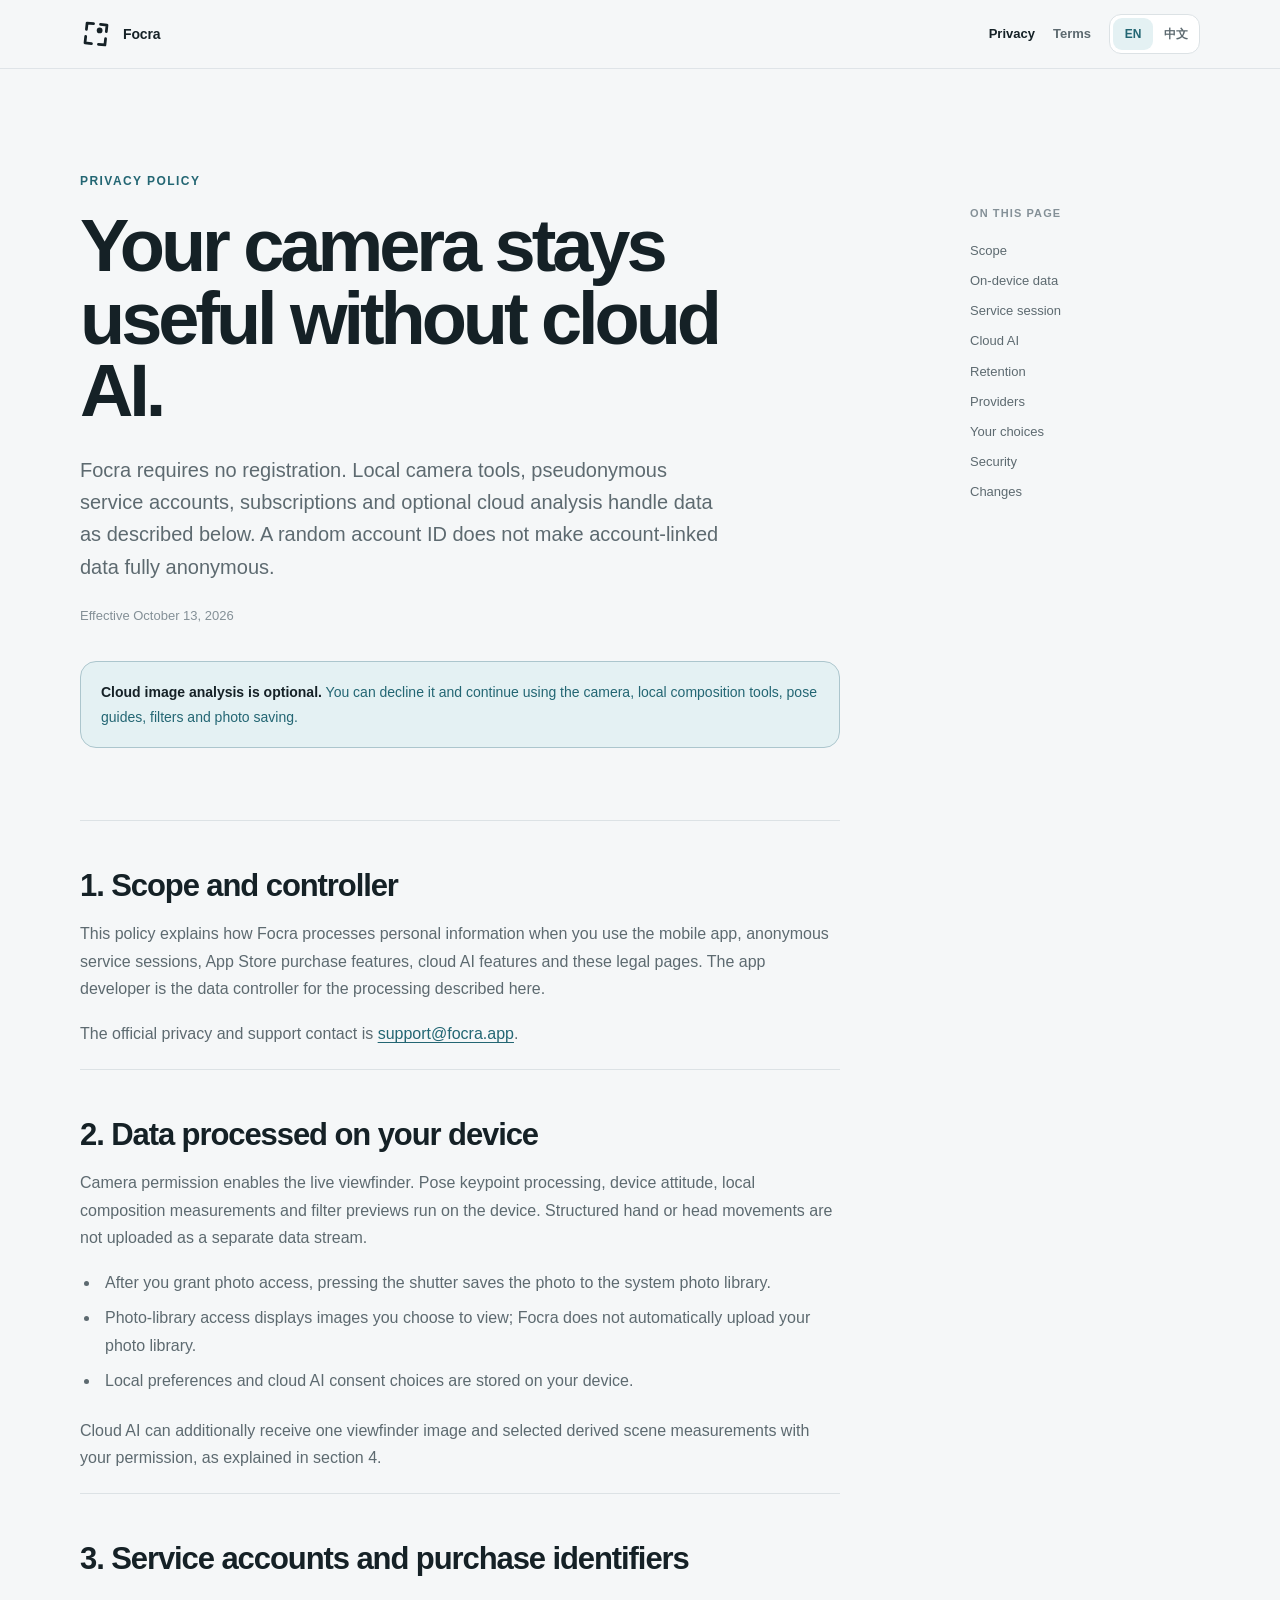
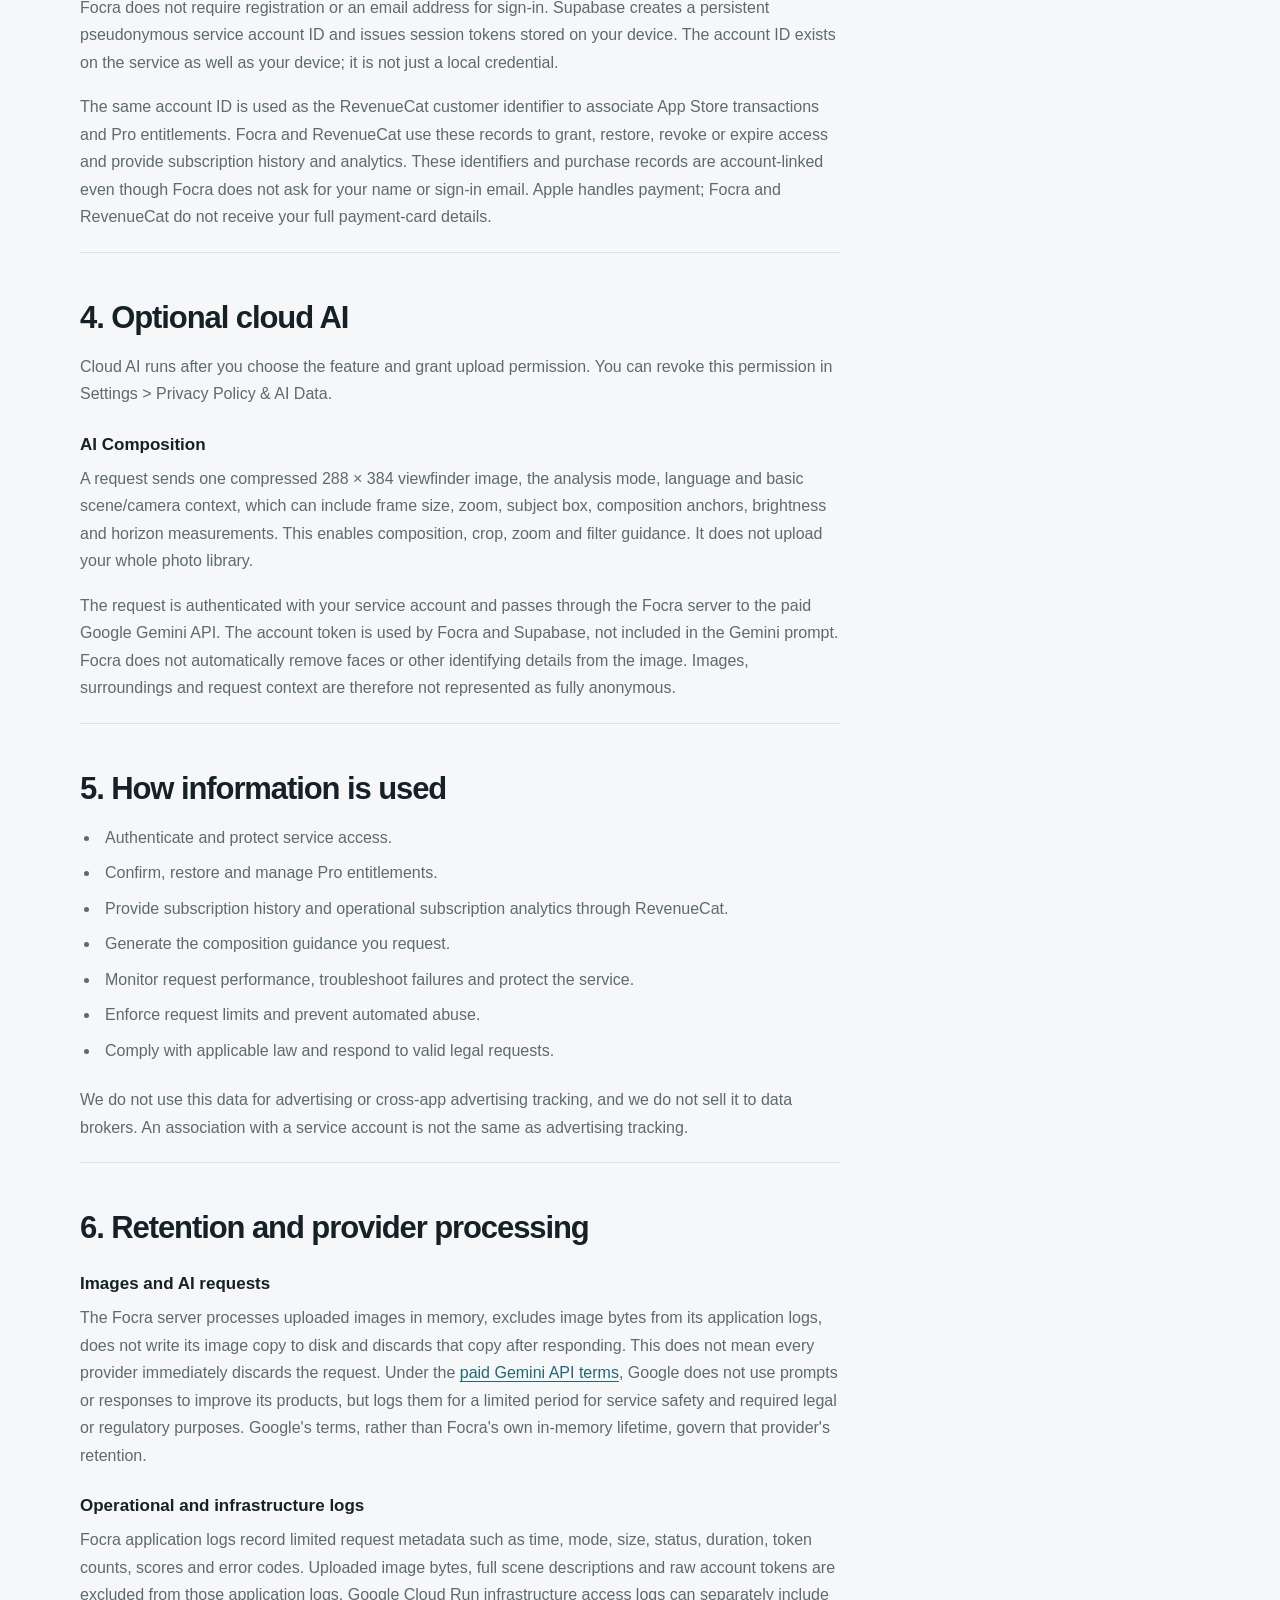
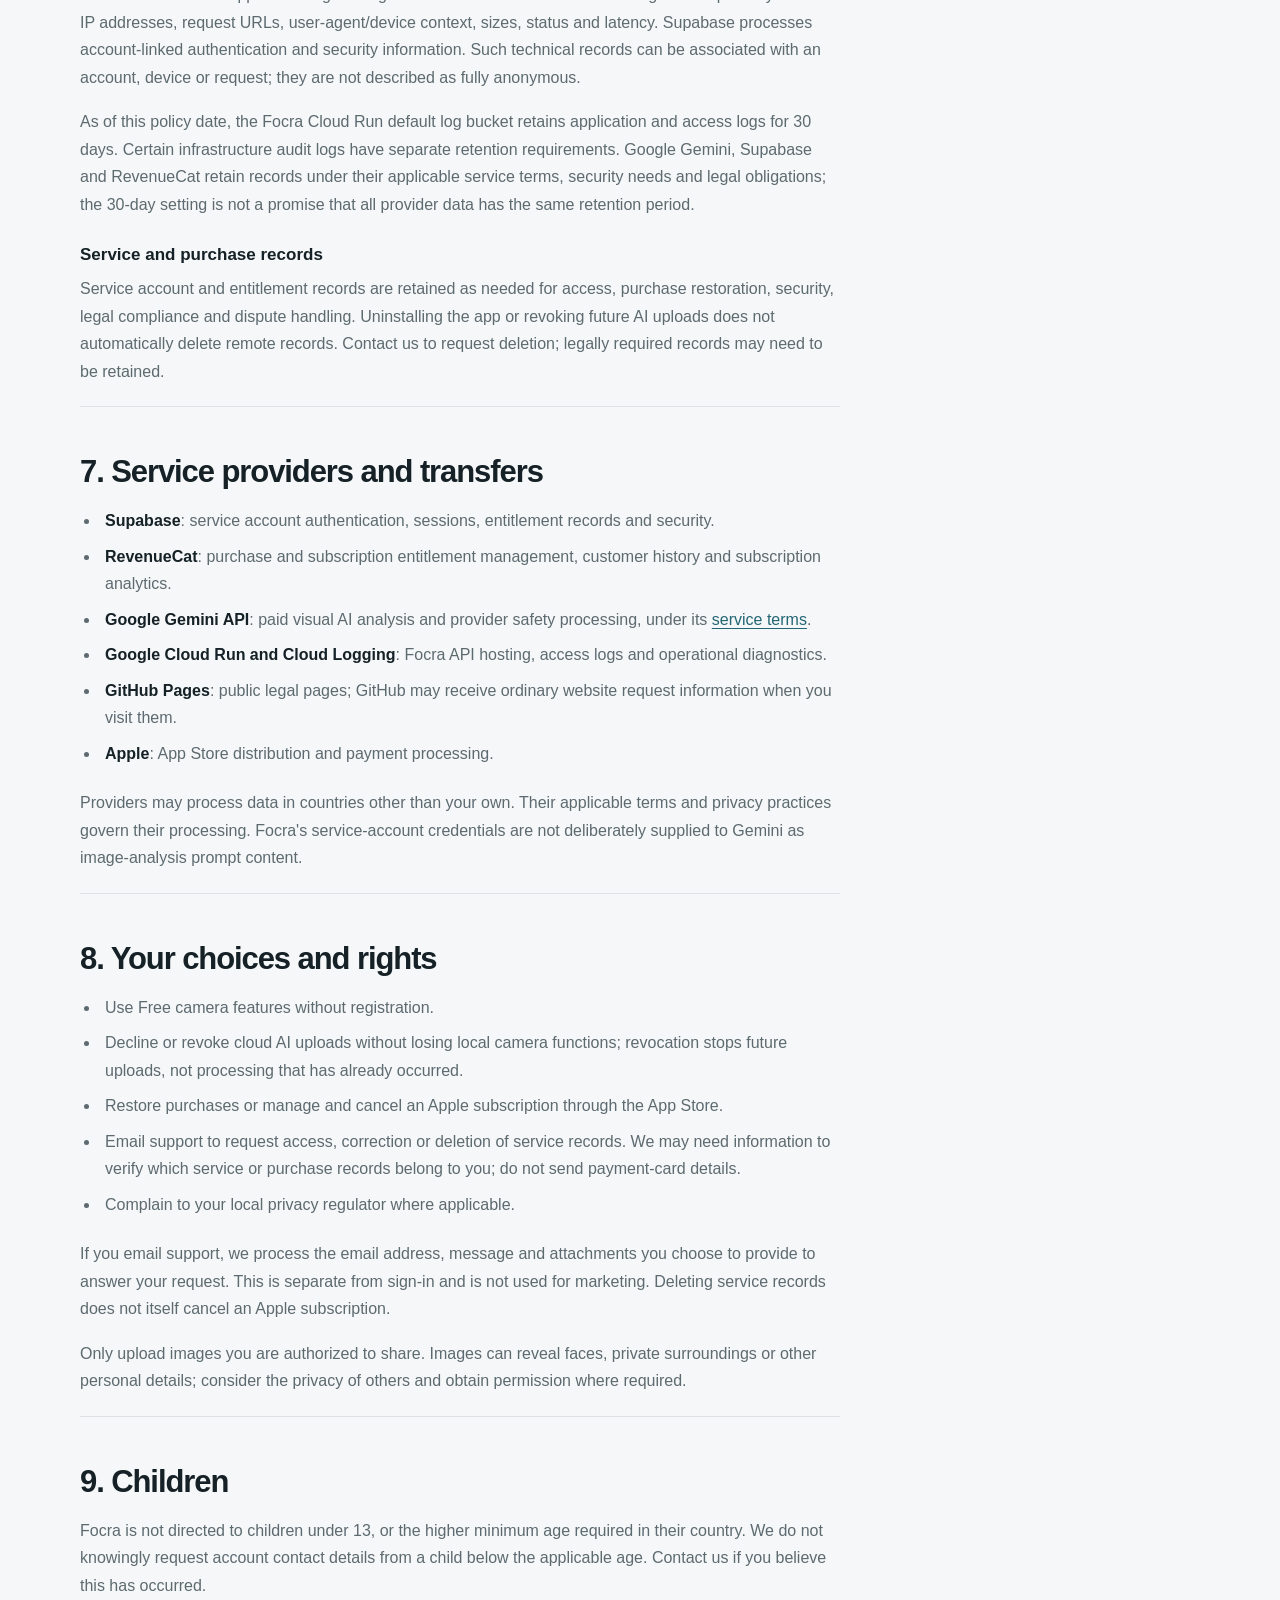
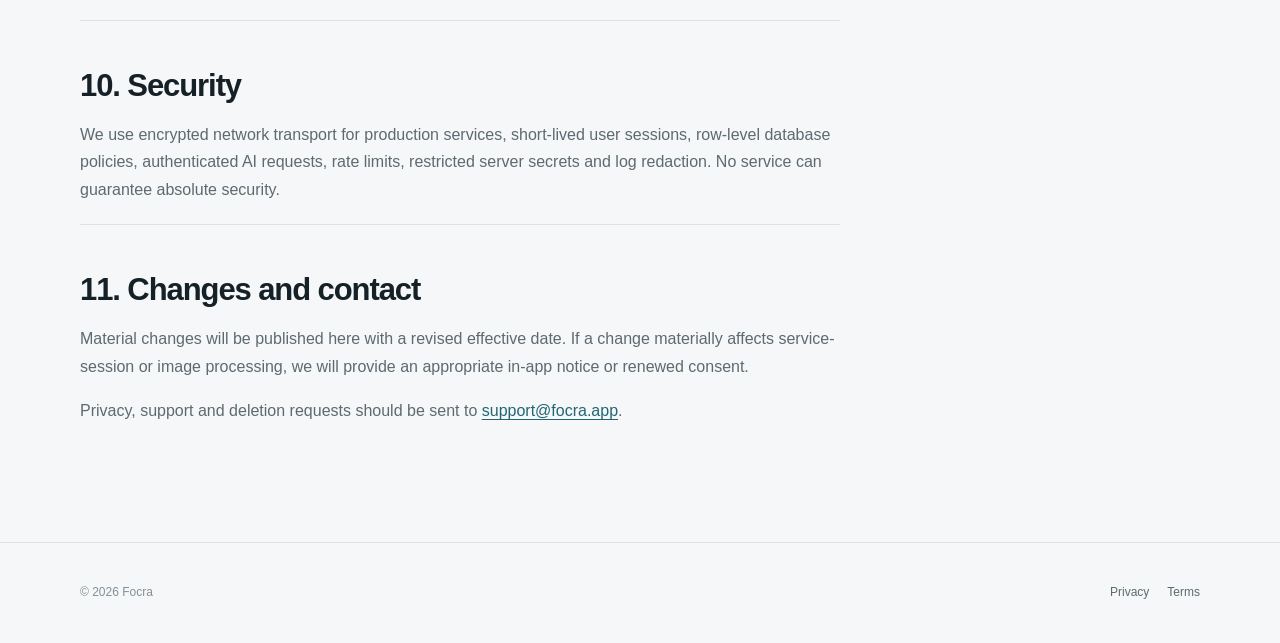
==== commit fa5242d8: "Explain automatic photo saving in privacy policy" ====
--- a/privacy/index.html
+++ b/privacy/index.html
@@ -30,7 +30,7 @@
       <article data-lang="en">
         <header class="hero"><p class="eyebrow">Privacy Policy</p><h1>Your camera stays useful without cloud AI.</h1><p class="lede">Focra requires no registration. Local camera tools, pseudonymous service accounts, subscriptions and optional cloud analysis handle data as described below. A random account ID does not make account-linked data fully anonymous.</p><p class="effective">Effective October 13, 2026</p><div class="notice"><strong>Cloud image analysis is optional.</strong> You can decline it and continue using the camera, local composition tools, pose guides, filters and photo saving.</div></header>
         <section class="legal-section" id="scope"><h2>1. Scope and controller</h2><p>This policy explains how Focra processes personal information when you use the mobile app, anonymous service sessions, App Store purchase features, cloud AI features and these legal pages. The app developer is the data controller for the processing described here.</p><p>The official privacy and support contact is <a href="mailto:support@focra.app">support@focra.app</a>.</p></section>
-        <section class="legal-section" id="local"><h2>2. Data processed on your device</h2><p>Camera permission enables the live viewfinder. Pose keypoint processing, device attitude, local composition measurements and filter previews run on the device. Structured hand or head movements are not uploaded as a separate data stream.</p><ul><li>Photos are saved to the system photo library when you choose to save them.</li><li>Photo-library access displays images you choose to view; Focra does not automatically upload your photo library.</li><li>Local preferences and cloud AI consent choices are stored on your device.</li></ul><p>Cloud AI can additionally receive one viewfinder image and selected derived scene measurements with your permission, as explained in section 4.</p></section>
+        <section class="legal-section" id="local"><h2>2. Data processed on your device</h2><p>Camera permission enables the live viewfinder. Pose keypoint processing, device attitude, local composition measurements and filter previews run on the device. Structured hand or head movements are not uploaded as a separate data stream.</p><ul><li>After you grant photo access, pressing the shutter saves the photo to the system photo library.</li><li>Photo-library access displays images you choose to view; Focra does not automatically upload your photo library.</li><li>Local preferences and cloud AI consent choices are stored on your device.</li></ul><p>Cloud AI can additionally receive one viewfinder image and selected derived scene measurements with your permission, as explained in section 4.</p></section>
         <section class="legal-section" id="session"><h2>3. Service accounts and purchase identifiers</h2><p>Focra does not require registration or an email address for sign-in. Supabase creates a persistent pseudonymous service account ID and issues session tokens stored on your device. The account ID exists on the service as well as your device; it is not just a local credential.</p><p>The same account ID is used as the RevenueCat customer identifier to associate App Store transactions and Pro entitlements. Focra and RevenueCat use these records to grant, restore, revoke or expire access and provide subscription history and analytics. These identifiers and purchase records are account-linked even though Focra does not ask for your name or sign-in email. Apple handles payment; Focra and RevenueCat do not receive your full payment-card details.</p></section>
         <section class="legal-section" id="ai"><h2>4. Optional cloud AI</h2><p>Cloud AI runs after you choose the feature and grant upload permission. You can revoke this permission in Settings &gt; Privacy Policy &amp; AI Data.</p><h3>AI Composition</h3><p>A request sends one compressed 288 × 384 viewfinder image, the analysis mode, language and basic scene/camera context, which can include frame size, zoom, subject box, composition anchors, brightness and horizon measurements. This enables composition, crop, zoom and filter guidance. It does not upload your whole photo library.</p><p>The request is authenticated with your service account and passes through the Focra server to the paid Google Gemini API. The account token is used by Focra and Supabase, not included in the Gemini prompt. Focra does not automatically remove faces or other identifying details from the image. Images, surroundings and request context are therefore not represented as fully anonymous.</p></section>
         <section class="legal-section" id="use"><h2>5. How information is used</h2><ul><li>Authenticate and protect service access.</li><li>Confirm, restore and manage Pro entitlements.</li><li>Provide subscription history and operational subscription analytics through RevenueCat.</li><li>Generate the composition guidance you request.</li><li>Monitor request performance, troubleshoot failures and protect the service.</li><li>Enforce request limits and prevent automated abuse.</li><li>Comply with applicable law and respond to valid legal requests.</li></ul><p>We do not use this data for advertising or cross-app advertising tracking, and we do not sell it to data brokers. An association with a service account is not the same as advertising tracking.</p></section>
@@ -45,7 +45,7 @@
       <article data-lang="zh" hidden>
         <header class="hero"><p class="eyebrow">隐私政策</p><h1>不使用云端 AI，相机依然完整可用。</h1><p class="lede">Focra 无需注册。本地相机功能、假名服务账户、订阅和可选云端分析按下文所述处理数据。随机账户 ID 并不意味着与账户关联的数据完全匿名。</p><p class="effective">生效日期：2026 年 10 月 13 日</p><div class="notice"><strong>云端图像分析完全可选。</strong>你可以拒绝，并继续使用相机、本地构图、姿势引导、滤镜和照片保存。</div></header>
         <section class="legal-section"><h2>1. 适用范围与数据控制者</h2><p>本政策说明你使用 Focra 移动应用、匿名服务会话、App Store 购买功能、云端 AI 功能及本法律信息网站时，我们如何处理个人信息。应用开发者是本政策所述处理活动的数据控制者。</p><p>正式隐私与支持邮箱为 <a href="mailto:support@focra.app">support@focra.app</a>。</p></section>
-        <section class="legal-section"><h2>2. 在设备端处理的数据</h2><p>相机权限用于实时取景。姿势关键点处理、设备姿态、本地构图计算和滤镜预览在设备端运行，不会另行上传结构化的手部或头部动作数据。</p><ul><li>你选择保存时，照片写入系统图库。</li><li>图库权限用于显示你选择查看的图片；Focra 不会自动上传整个图库。</li><li>本地偏好和云端 AI 授权选择保存在设备上。</li></ul><p>获得授权后，云端 AI 还可以接收一张取景图像及部分由本地计算得到的场景指标，详见第 4 节。</p></section>
+        <section class="legal-section"><h2>2. 在设备端处理的数据</h2><p>相机权限用于实时取景。姿势关键点处理、设备姿态、本地构图计算和滤镜预览在设备端运行，不会另行上传结构化的手部或头部动作数据。</p><ul><li>允许照片权限后，按下快门拍摄的照片会直接写入系统图库。</li><li>图库权限用于显示你选择查看的图片；Focra 不会自动上传整个图库。</li><li>本地偏好和云端 AI 授权选择保存在设备上。</li></ul><p>获得授权后，云端 AI 还可以接收一张取景图像及部分由本地计算得到的场景指标，详见第 4 节。</p></section>
         <section class="legal-section"><h2>3. 服务账户与购买标识符</h2><p>Focra 无需注册，也不为登录收集邮箱。Supabase 会创建持续使用的假名服务账户 ID，并签发保存在设备上的会话令牌。账户 ID 同时存在于服务端和设备上，并非仅在本地使用的凭据。</p><p>同一个账户 ID 用作 RevenueCat 客户标识符，将 App Store 交易和 Pro 权益关联起来。Focra 与 RevenueCat 使用这些记录授予、恢复、撤销或终止权益，并提供订阅历史和统计。即使我们不要求提供姓名或登录邮箱，这些标识符及购买记录仍关联服务账户。Apple 处理付款；Focra 与 RevenueCat 不会收到完整支付卡信息。</p></section>
         <section class="legal-section"><h2>4. 可选的云端 AI</h2><p>你主动选择功能并授权上传后，云端 AI 才会运行。授权可在“设置 &gt; 隐私政策与 AI 数据”中撤回。</p><h3>AI 构图</h3><p>一次请求发送一张压缩后的 288 × 384 取景图像、分析模式、语言及少量场景／拍摄上下文，其中可能包括画面尺寸、变焦、主体框、构图锚点、亮度和水平线指标，用于提供构图、裁切、变焦及滤镜建议。不会上传整个图库。</p><p>请求通过你的服务账户验证，经 Focra 服务发送至付费 Google Gemini API。账户令牌由 Focra 和 Supabase 用于身份验证，不作为提示词传给 Gemini。Focra 不会自动移除图像中的人脸或其他可识别信息，因此不会将图像、周围环境及请求上下文宣称为完全匿名的数据。</p></section>
         <section class="legal-section"><h2>5. 信息用途</h2><ul><li>验证并保护服务访问。</li><li>确认、恢复和管理 Pro 权益。</li><li>通过 RevenueCat 提供订阅历史及运行所需的订阅统计。</li><li>生成你请求的构图建议。</li><li>监测请求性能、排查故障并保护服务。</li><li>执行请求限制并防止自动化滥用。</li><li>遵守适用法律及响应有效法律要求。</li></ul><p>我们不将这些数据用于广告或跨应用广告追踪，也不向数据经纪商出售数据。与服务账户关联不等于用于广告追踪。</p></section>
